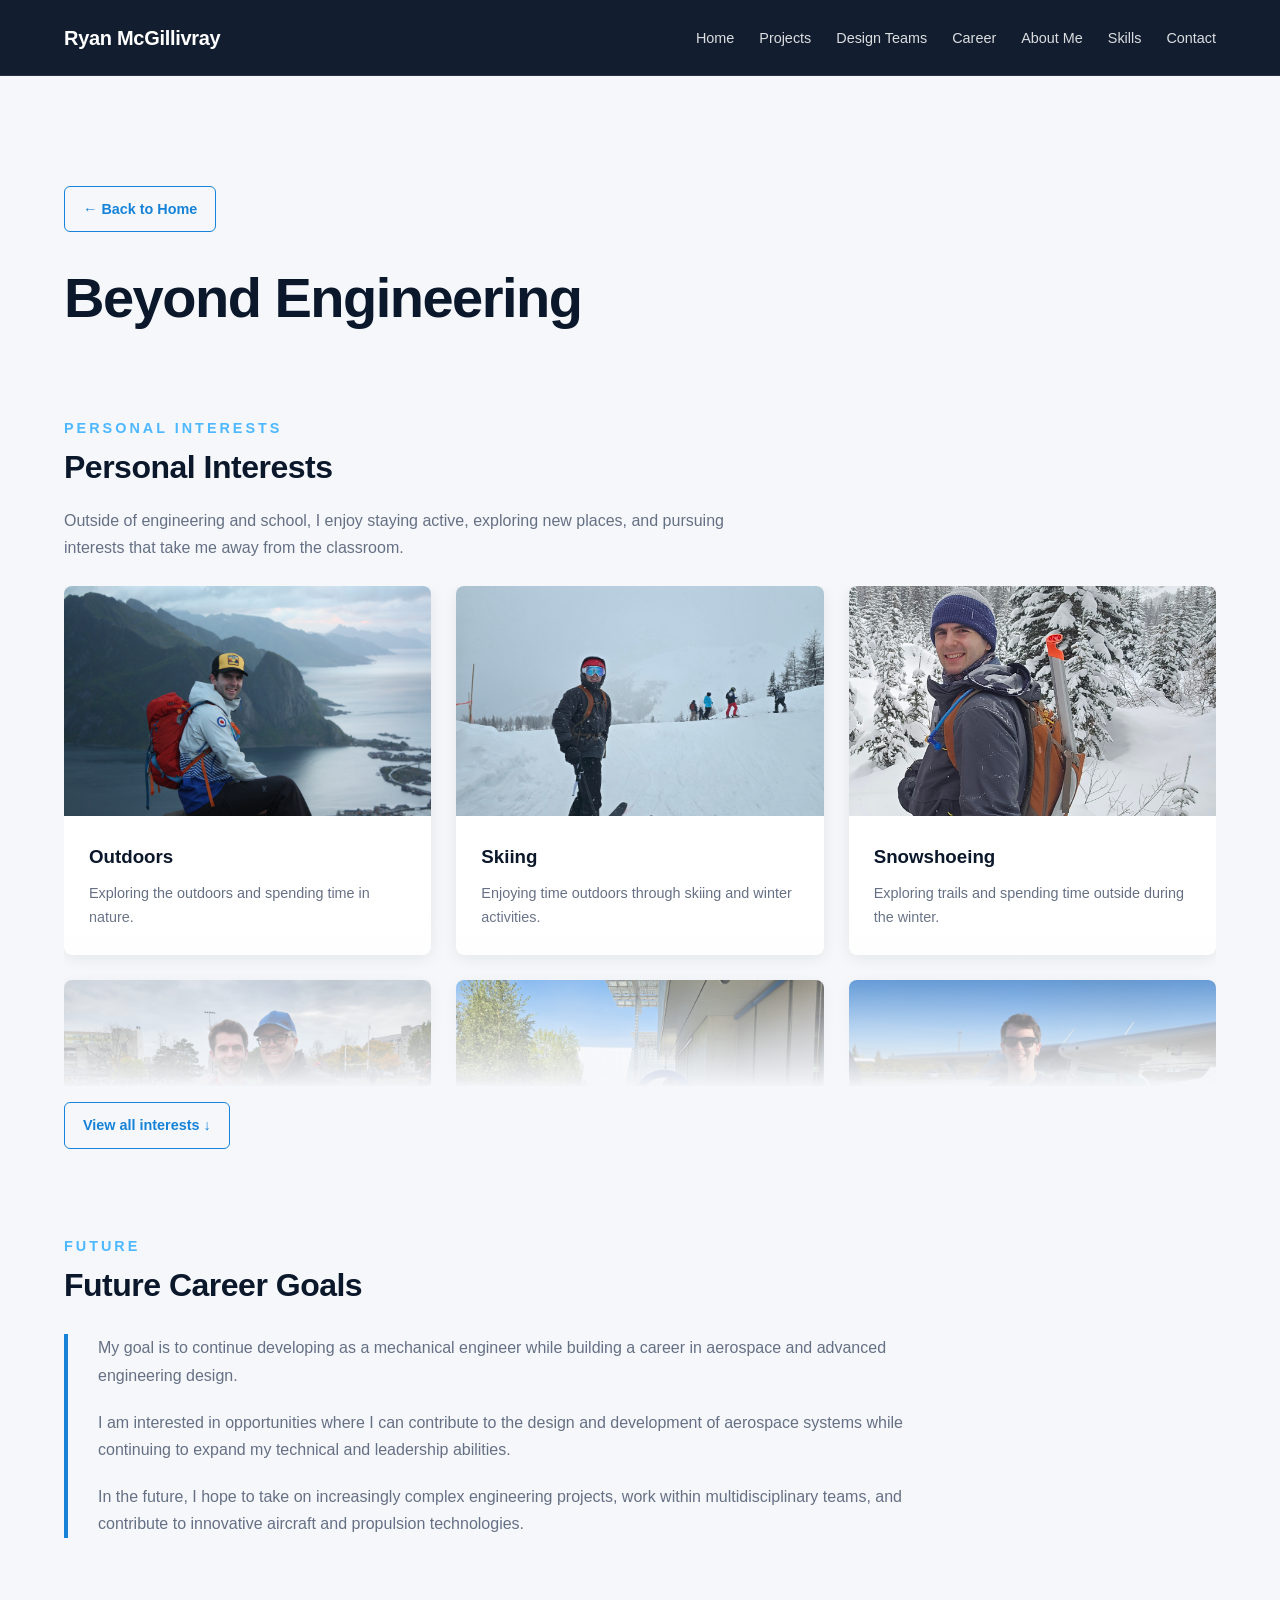
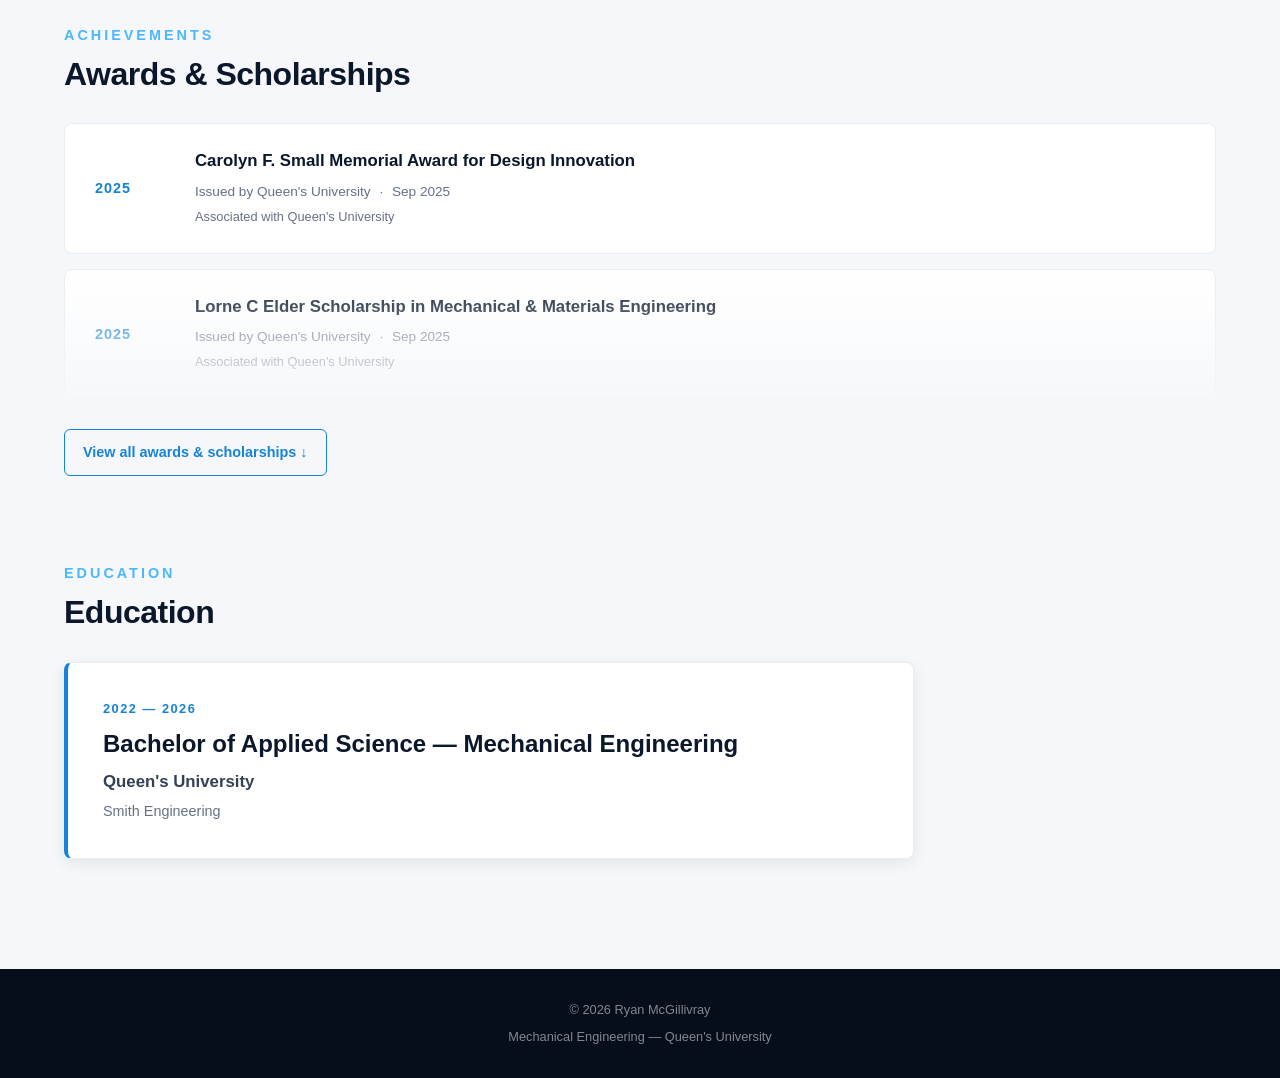
==== about.html @ 347c2015 "Add About and Skills pages" ====
<!DOCTYPE html>
<html lang="en">
<head>
    <meta charset="UTF-8">
    <meta name="viewport" content="width=device-width, initial-scale=1.0">
    <title>About Me | Ryan McGillivray</title>
    <link rel="stylesheet" href="style.css">
</head>
<body>
    <nav class="navbar">
        <div class="nav-container">
            <a href="index.html" class="logo">Ryan McGillivray</a>
            <ul class="nav-links">
                <li><a href="index.html">Home</a></li>
                <li><a href="projects.html">Projects</a></li>
                <li><a href="design-teams.html">Design Teams</a></li>
                <li><a href="career.html">Career</a></li>
                <li><a href="about.html" aria-current="page">About Me</a></li>
                <li><a href="skills.html">Skills</a></li>
                <li><a href="index.html#contact">Contact</a></li>
            </ul>
        </div>
    </nav>

    <main>
        <section class="about-section">
            <div class="section-container">
                <a href="index.html" class="back-home-button">← Back to Home</a>
                <div class="section-heading">
                    <h2>Beyond Engineering</h2>
                </div>

                <div class="about-subsection">
                    <div class="about-subsection-heading">
                        <p class="eyebrow">PERSONAL INTERESTS</p>
                        <h3>Personal Interests</h3>
                    </div>
                    <p class="about-subsection-introduction">Outside of engineering and school, I enjoy staying active, exploring new places, and pursuing interests that take me away from the classroom.</p>
                    <input class="expand-toggle" id="interests-toggle" type="checkbox">
                    <div class="expandable-content expandable-interests">
                        <div class="interest-grid">
                            <div class="interest-card"><img src="images/Mountain.JPG" alt="Mountain landscape"><div><h3>Outdoors</h3><p>Exploring the outdoors and spending time in nature.</p></div></div>
                            <div class="interest-card"><img src="images/Skiing.jpg" alt="Skiing"><div><h3>Skiing</h3><p>Enjoying time outdoors through skiing and winter activities.</p></div></div>
                            <div class="interest-card"><img src="images/Snowshoe.jpg" alt="Snowshoeing"><div><h3>Snowshoeing</h3><p>Exploring trails and spending time outside during the winter.</p></div></div>
                            <div class="interest-card"><img src="images/Rugby.jpg" alt="Rugby"><div><h3>Rugby</h3><p>Staying active and building teamwork through sport.</p></div></div>
                            <div class="interest-card"><img src="images/CERN.jpg" alt="CERN"><div><h3>Engineering &amp; Science</h3><p>An interest in engineering, science, technology, and exploring major research facilities.</p></div></div>
                            <div class="interest-card"><img src="images/Plane.jpg" alt="Aircraft and aviation"><div><h3>Aviation</h3><p>A personal interest in aviation that connects closely with my passion for aerospace engineering.</p></div></div>
                        </div>
                    </div>
                    <label class="expand-toggle-label" for="interests-toggle">
                        <span class="expand-label">View all interests <span aria-hidden="true">↓</span></span>
                        <span class="collapse-label">Show less <span aria-hidden="true">↑</span></span>
                    </label>
                </div>

                <div class="about-subsection">
                    <div class="about-subsection-heading">
                        <p class="eyebrow">FUTURE</p>
                        <h3>Future Career Goals</h3>
                    </div>
                    <div class="about-text-block">
                        <p>My goal is to continue developing as a mechanical engineer while building a career in aerospace and advanced engineering design.</p>
                        <p>I am interested in opportunities where I can contribute to the design and development of aerospace systems while continuing to expand my technical and leadership abilities.</p>
                        <p>In the future, I hope to take on increasingly complex engineering projects, work within multidisciplinary teams, and contribute to innovative aircraft and propulsion technologies.</p>
                    </div>
                </div>

                <div class="about-subsection">
                    <div class="about-subsection-heading">
                        <p class="eyebrow">ACHIEVEMENTS</p>
                        <h3>Awards &amp; Scholarships</h3>
                    </div>
                    <input class="expand-toggle" id="achievements-toggle" type="checkbox">
                    <div class="expandable-content expandable-achievements">
                        <div class="achievement-list">
                            <article class="achievement-card"><div class="achievement-year">2025</div><div class="achievement-content"><h4>Carolyn F. Small Memorial Award for Design Innovation</h4><p class="achievement-meta">Issued by Queen's University <span>·</span> Sep 2025</p><p class="achievement-association">Associated with Queen's University</p></div></article>
                            <article class="achievement-card"><div class="achievement-year">2025</div><div class="achievement-content"><h4>Lorne C Elder Scholarship in Mechanical &amp; Materials Engineering</h4><p class="achievement-meta">Issued by Queen's University <span>·</span> Sep 2025</p><p class="achievement-association">Associated with Queen's University</p></div></article>
                            <article class="achievement-card"><div class="achievement-year">2025</div><div class="achievement-content"><h4>Ontario Professional Engineers Foundation for Education Scholarships</h4><p class="achievement-meta">Issued by Queen's University <span>·</span> Sep 2025</p><p class="achievement-association">Associated with Queen's University</p></div></article>
                            <article class="achievement-card"><div class="achievement-year">2024</div><div class="achievement-content"><h4>Lorne C Elder Scholarship in Mechanical &amp; Materials Engineering</h4><p class="achievement-meta">Issued by Queen's University <span>·</span> Sep 2024</p><p class="achievement-association">Associated with Queen's University</p></div></article>
                            <article class="achievement-card"><div class="achievement-year">2024</div><div class="achievement-content"><h4>Orica Canada Ltd. Scholarship</h4><p class="achievement-meta">Issued by Queen's University <span>·</span> Sep 2024</p><p class="achievement-association">Associated with Queen's University</p></div></article>
                            <article class="achievement-card"><div class="achievement-year">2022</div><div class="achievement-content"><h4>Alexander Rutherford Scholarship</h4><p class="achievement-meta">Issued by Government of Alberta <span>·</span> Sep 2022</p></div></article>
                            <article class="achievement-card"><div class="achievement-year">2022</div><div class="achievement-content"><h4>Connor Rhys Simpson Memorial Award</h4><p class="achievement-meta">Issued by Calgary Foundation Scholarship <span>·</span> Sep 2022</p></div></article>
                            <article class="achievement-card"><div class="achievement-year">2022</div><div class="achievement-content"><h4>Queen's University Excellence Scholarship</h4><p class="achievement-meta">Issued by Queen's University <span>·</span> Sep 2022</p><p class="achievement-association">Associated with Queen's University</p></div></article>
                        </div>
                    </div>
                    <label class="expand-toggle-label" for="achievements-toggle">
                        <span class="expand-label">View all awards &amp; scholarships <span aria-hidden="true">↓</span></span>
                        <span class="collapse-label">Show less <span aria-hidden="true">↑</span></span>
                    </label>
                </div>

                <div class="about-subsection">
                    <div class="about-subsection-heading">
                        <p class="eyebrow">EDUCATION</p>
                        <h3>Education</h3>
                    </div>
                    <div class="education-card">
                        <div class="education-content">
                            <p class="education-date">2022 — 2026</p>
                            <h4>Bachelor of Applied Science — Mechanical Engineering</h4>
                            <p class="education-school">Queen's University</p>
                            <p>Smith Engineering</p>
                        </div>
                    </div>
                </div>
            </div>
        </section>
    </main>

    <footer><div class="section-container"><p>© 2026 Ryan McGillivray</p><p>Mechanical Engineering — Queen's University</p></div></footer>
    <div id="image-lightbox" class="image-lightbox" role="dialog" aria-modal="true" aria-label="Expanded image" aria-hidden="true"><button class="image-lightbox-close" type="button" aria-label="Close expanded image">×</button><img class="image-lightbox-image" src="" alt=""><p class="image-lightbox-caption"></p></div>
    <script src="script.js"></script>
</body>
</html>
---- style.css ----
/* =========================================================
   RYAN MCGILLIVRAY — ENGINEERING E-PORTFOLIO
   Main Stylesheet
========================================================= */


/* =========================================================
   1. GLOBAL SETTINGS
========================================================= */

:root {
    --navy: #0b172a;
    --navy-light: #13243d;
    --blue: #1683d8;
    --blue-light: #4db8ff;
    --cyan: #63d5ff;

    --white: #ffffff;
    --off-white: #f5f7fa;
    --light-gray: #e8edf2;
    --gray: #667085;
    --dark-gray: #344054;
    --black: #111827;

    --max-width: 1200px;

    --shadow-small:
        0 4px 15px rgba(11, 23, 42, 0.08);

    --shadow-medium:
        0 12px 35px rgba(11, 23, 42, 0.12);

    --shadow-large:
        0 20px 50px rgba(11, 23, 42, 0.18);

    --transition:
        all 0.3s ease;
}


/* Reset */

* {
    margin: 0;
    padding: 0;
    box-sizing: border-box;
}


/* Smooth scrolling */

html {
    scroll-behavior: smooth;
}


/* Body */

body {
    font-family:
        -apple-system,
        BlinkMacSystemFont,
        "Segoe UI",
        Roboto,
        Helvetica,
        Arial,
        sans-serif;

    line-height: 1.7;

    color: var(--black);

    background-color: var(--off-white);

    overflow-x: hidden;
}


/* Images */

img {
    display: block;
    width: 100%;
}


/* Links */

a {
    color: inherit;
    text-decoration: none;
}


/* Lists */

ul {
    padding-left: 20px;
}


/* =========================================================
   2. GENERAL CONTAINERS
========================================================= */

.section-container {
    width: 90%;
    max-width: var(--max-width);

    margin: 0 auto;
}


/* =========================================================
   3. NAVIGATION
========================================================= */

.navbar {
    position: sticky;
    top: 0;

    width: 100%;

    background-color: rgba(11, 23, 42, 0.97);

    backdrop-filter: blur(10px);

    color: var(--white);

    z-index: 1000;

    border-bottom:
        1px solid rgba(255, 255, 255, 0.08);
}


.nav-container {
    width: 90%;
    max-width: var(--max-width);

    margin: 0 auto;

    min-height: 75px;

    display: flex;

    justify-content: space-between;

    align-items: center;

    gap: 30px;
}


.logo {
    font-size: 1.25rem;

    font-weight: 700;

    letter-spacing: -0.3px;

    white-space: nowrap;
}


.logo:hover {
    color: var(--cyan);
}


.nav-links {
    display: flex;

    align-items: center;

    gap: 25px;

    list-style: none;

    padding: 0;
}


.nav-links a {
    position: relative;

    color: rgba(255, 255, 255, 0.85);

    font-size: 0.9rem;

    font-weight: 500;

    transition: var(--transition);
}


.nav-links a::after {
    content: "";

    position: absolute;

    left: 0;
    bottom: -7px;

    width: 0;

    height: 2px;

    background-color: var(--cyan);

    transition: var(--transition);
}


.nav-links a:hover {
    color: var(--white);
}


.nav-links a:hover::after {
    width: 100%;
}


/* =========================================================
   4. HERO
========================================================= */

.hero {
    min-height: calc(85vh - 75px);

    background:
        linear-gradient(
            120deg,
            rgba(11, 23, 42, 0.84),
            rgba(19, 36, 61, 0.81)
        ),
        url("images/Wallpaper.JPG") center / cover;

    color: var(--white);

    display: flex;

    align-items: center;

    position: relative;

    overflow: hidden;
}


/* Decorative background */

.hero::before {
    content: "";

    position: absolute;

    width: 600px;
    height: 600px;

    right: -250px;
    top: -250px;

    border-radius: 50%;

    background:
        radial-gradient(
            circle,
            rgba(22, 131, 216, 0.25),
            transparent 70%
        );
}


.hero::after {
    content: "";

    position: absolute;

    width: 400px;
    height: 400px;

    left: -250px;
    bottom: -250px;

    border-radius: 50%;

    background:
        radial-gradient(
            circle,
            rgba(99, 213, 255, 0.12),
            transparent 70%
        );
}


.hero-content {
    width: 90%;
    max-width: var(--max-width);

    margin: 0 auto;

    display: grid;

    grid-template-columns:
        1.3fr
        0.7fr;

    align-items: center;

    gap: 80px;

    padding: 100px 0;

    position: relative;

    z-index: 2;
}


.hero-text {
    max-width: 700px;
}


.eyebrow {
    color: var(--blue-light);

    font-size: 0.9rem;

    font-weight: 700;

    letter-spacing: 3px;

    text-transform: uppercase;

    margin-bottom: 15px;
}


.hero h1 {
    font-size: clamp(3rem, 7vw, 5.8rem);

    line-height: 1.05;

    letter-spacing: -3px;

    margin-bottom: 20px;
}


.hero h2 {
    color: rgba(255, 255, 255, 0.88);

    font-size: clamp(1.2rem, 2.5vw, 1.8rem);

    font-weight: 400;

    line-height: 1.4;

    margin-bottom: 25px;
}


.hero-introduction {
    max-width: 650px;

    color: rgba(255, 255, 255, 0.7);

    font-size: 1rem;

    margin-bottom: 35px;
}


/* Hero photo */

.hero-image {
    display: flex;

    justify-content: center;

    align-items: center;
}


.hero-image img {
    width: min(360px, 80vw);

    height: 440px;

    object-fit: cover;

    border-radius: 12px;

    border:
        1px solid rgba(255, 255, 255, 0.15);

    box-shadow:
        0 30px 70px rgba(0, 0, 0, 0.35);

    transform: rotate(2deg);

    transition: var(--transition);
}


.hero-image img:hover {
    transform: rotate(0deg) scale(1.02);
}


/* =========================================================
   5. BUTTONS
========================================================= */

.hero-buttons,
.contact-links {
    display: flex;

    flex-wrap: wrap;

    gap: 15px;
}


.button {
    display: inline-block;

    padding: 12px 24px;

    border-radius: 6px;

    font-size: 0.9rem;

    font-weight: 600;

    transition: var(--transition);

    border: 1px solid transparent;
}


.primary-button {
    background-color: var(--blue);

    color: var(--white);
}


.primary-button:hover {
    background-color: var(--blue-light);

    color: var(--navy);

    transform: translateY(-2px);

    box-shadow:
        0 8px 20px rgba(22, 131, 216, 0.3);
}


.secondary-button {
    border-color:
        rgba(255, 255, 255, 0.35);

    color: var(--white);

    background-color: transparent;
}


.secondary-button:hover {
    border-color: var(--cyan);

    color: var(--cyan);

    transform: translateY(-2px);
}


/* =========================================================
   6. INTRODUCTION
========================================================= */

.intro {
    background-color: var(--white);

    padding: 65px 0;
}


.intro .section-container {
    max-width: 850px;
}


.intro h2 {
    color: var(--navy);

    font-size: clamp(2rem, 4vw, 3rem);

    line-height: 1.25;

    letter-spacing: -1px;

    margin-bottom: 25px;
}


.intro p:not(.eyebrow) {
    color: var(--gray);

    font-size: 1.05rem;
}


/* =========================================================
   7. GENERAL SECTION HEADINGS
========================================================= */

.portfolio-section,
.featured-work,
.skills-section,
.strengths-section,
.interests-section,
.goals-section {
    padding: 110px 0;
}


.homepage-detail {
    display: none;
}


.home-preview-section {
    padding: 85px 0;

    background-color: var(--off-white);
}


.home-preview-section-alt {
    background-color: var(--white);
}


.home-preview-section .section-heading {
    margin-bottom: 28px;
}


.home-interest-preview,
.home-skills-preview-grid {
    display: grid;

    grid-template-columns: repeat(3, 1fr);

    gap: 18px;

    margin-bottom: 28px;
}


.home-interest-preview article {
    overflow: hidden;

    border-radius: 8px;

    background-color: var(--white);

    box-shadow: var(--shadow-small);
}


.home-interest-preview img {
    width: 100%;

    height: 155px;

    object-fit: cover;
}


.home-interest-preview h3 {
    padding: 14px 16px;

    color: var(--navy);

    font-size: 1rem;
}


.home-skills-preview-grid {
    grid-template-columns: repeat(2, 1fr);
}


.home-skills-preview-grid article {
    padding: 24px;

    border: 1px solid var(--light-gray);

    border-radius: 8px;

    background-color: var(--off-white);
}


.home-skills-preview-grid .eyebrow {
    margin-bottom: 8px;

    color: var(--blue);

    font-size: 0.75rem;
}


.home-skills-preview-grid h3 {
    margin-bottom: 8px;

    color: var(--navy);

    font-size: 1.2rem;
}


.home-skills-preview-grid p:last-child {
    color: var(--gray);

    font-size: 0.9rem;
}


.home-skill-preview {
    display: flex;

    flex-wrap: wrap;

    gap: 10px;

    margin: 0 0 28px;
}


.home-skill-preview span {
    padding: 8px 12px;

    border: 1px solid var(--light-gray);

    border-radius: 999px;

    background-color: var(--white);

    color: var(--dark-gray);

    font-size: 0.85rem;

    font-weight: 600;
}


.home-preview-section-alt .home-skill-preview span {
    background-color: var(--off-white);
}


.back-home-button {
    display: inline-flex;

    align-items: center;

    min-height: 44px;

    margin-bottom: 34px;

    padding: 10px 18px;

    border: 1px solid var(--blue);

    border-radius: 6px;

    color: var(--blue);

    font-size: 0.9rem;

    font-weight: 700;

    transition: var(--transition);
}


.back-home-button:hover {
    background-color: var(--blue);

    color: var(--white);
}


.dark-section .back-home-button {
    border-color: rgba(255, 255, 255, 0.35);

    color: var(--white);
}


.dark-section .back-home-button:hover {
    border-color: var(--cyan);

    background-color: var(--cyan);

    color: var(--navy);
}


.section-heading {
    max-width: 750px;

    margin-bottom: 55px;
}


.section-heading h2 {
    color: var(--navy);

    font-size: clamp(2.2rem, 5vw, 3.5rem);

    line-height: 1.15;

    letter-spacing: -1.5px;

    margin-bottom: 20px;
}


.section-heading > p:not(.eyebrow) {
    color: var(--gray);

    font-size: 1rem;
}


/* =========================================================
   8. FEATURED WORK
========================================================= */

.featured-work {
    background-color: var(--off-white);

    padding: 65px 0;
}


.feature-card {
    display: grid;

    grid-template-columns:
        1fr
        1fr;

    background-color: var(--white);

    margin-bottom: 35px;

    overflow: hidden;

    border-radius: 10px;

    box-shadow: var(--shadow-small);

    transition: var(--transition);
}


.feature-card:hover {
    transform: translateY(-7px);

    box-shadow: var(--shadow-large);
}


.feature-image {
    height: 370px;

    overflow: hidden;
}


.feature-image img {
    height: 100%;

    object-fit: cover;

    transition:
        transform 0.6s ease;
}


.feature-card:hover .feature-image img {
    transform: scale(1.06);
}


.feature-content {
    padding: 55px;

    display: flex;

    flex-direction: column;

    justify-content: center;
}


.card-number {
    color: var(--blue);

    font-size: 0.8rem;

    font-weight: 700;

    letter-spacing: 2px;

    margin-bottom: 10px;
}


.feature-content h3 {
    color: var(--navy);

    font-size: 2rem;

    margin-bottom: 15px;
}


.feature-content p:not(.card-number) {
    color: var(--gray);

    margin-bottom: 25px;
}


.card-link {
    color: var(--blue);

    font-weight: 700;

    transition: var(--transition);
}


.feature-card:hover .card-link {
    color: var(--navy);

    transform: translateX(5px);
}


/* =========================================================
   9. PROJECTS
========================================================= */

.portfolio-section {
    background-color: var(--white);
}


.project-grid {
    display: grid;

    grid-template-columns:
        repeat(4, 1fr);

    gap: 25px;
}


.project-card {
    background-color: var(--off-white);

    border-radius: 8px;

    overflow: hidden;

    transition: var(--transition);

    border:
        1px solid var(--light-gray);
}


.project-card:hover {
    transform: translateY(-8px);

    box-shadow: var(--shadow-medium);

    border-color: transparent;
}


.project-card > img {
    height: 280px;

    object-fit: cover;

    transition:
        transform 0.5s ease;
}


.project-card:hover > img {
    transform: scale(1.04);
}


.project-content {
    padding: 25px;
}


.project-category {
    color: var(--blue);

    font-size: 0.7rem;

    font-weight: 700;

    letter-spacing: 1.5px;

    text-transform: uppercase;

    margin-bottom: 8px;
}


.project-content h3 {
    color: var(--navy);

    font-size: 1.3rem;

    margin-bottom: 10px;
}


.project-content p:not(.project-category) {
    color: var(--gray);

    font-size: 0.9rem;
}


/* =========================================================
   10. DARK SECTIONS
========================================================= */

.dark-section {
    background-color: var(--navy);

    color: var(--white);
}


.dark-section .section-heading h2 {
    color: var(--white);
}


.dark-section .section-heading > p:not(.eyebrow) {
    color: rgba(255, 255, 255, 0.65);
}


/* =========================================================
   11. DESIGN TEAMS
========================================================= */

.team-grid {
    display: grid;

    grid-template-columns:
        repeat(2, 1fr);

    gap: 30px;
}


.large-card {
    background-color: var(--navy-light);

    border-radius: 10px;

    overflow: hidden;

    border:
        1px solid rgba(255, 255, 255, 0.08);

    transition: var(--transition);
}


.large-card:hover {
    transform: translateY(-7px);

    box-shadow:
        0 20px 45px rgba(0, 0, 0, 0.25);
}


.large-card > img {
    height: 330px;

    object-fit: cover;
}


.large-card-content {
    padding: 35px;
}


.large-card-content h3 {
    color: var(--white);

    font-size: 1.8rem;

    margin-bottom: 15px;
}


.large-card-content p:not(.project-category) {
    color: rgba(255, 255, 255, 0.7);

    margin-bottom: 20px;
}


.large-card-content ul {
    color: rgba(255, 255, 255, 0.75);

    padding-left: 20px;
}


.large-card-content li {
    margin-bottom: 8px;
}


/* Design team galleries */

.team-gallery {
    margin: 28px -35px -35px;

    border-top: 1px solid rgba(255, 255, 255, 0.16);

    padding-top: 18px;
}


.team-gallery-preview {
    max-height: 190px;

    padding: 0 35px;
}


.team-gallery .team-gallery-preview::after {
    height: 110px;

    background: linear-gradient(
        to bottom,
        rgba(19, 36, 61, 0),
        rgba(19, 36, 61, 0.2) 35%,
        rgba(19, 36, 61, 0.72) 72%,
        rgba(19, 36, 61, 0.98)
    );
}


.team-gallery-content {
    display: grid;

    grid-template-columns: minmax(0, 1fr) minmax(0, 1fr);

    align-items: start;

    gap: 28px;
}


.team-gallery-content ul {
    margin: 0;
}


.team-gallery .expand-toggle-label {
    margin: 16px 35px 30px;
}


.team-gallery-images {
    display: grid;

    grid-template-columns: repeat(2, 1fr);

    gap: 24px;

    margin-top: 0;
}


.team-gallery-images.single-image {
    grid-template-columns: 1fr;
}


.team-gallery-images img {
    width: 100%;

    height: auto;

    border-radius: 8px;

    opacity: 1;

    transition: var(--transition);
}


.team-gallery-images img:hover {
    opacity: 1;

    transform: scale(1.02);
}


/* =========================================================
   12. CAREER
========================================================= */

.career-list {
    display: flex;

    flex-direction: column;

    gap: 35px;
}


.career-item {
    display: grid;

    grid-template-columns:
        0.8fr
        1.2fr;

    background-color: var(--off-white);

    border-radius: 10px;

    overflow: hidden;

    border:
        1px solid var(--light-gray);

    transition: var(--transition);
}


.career-item:hover {
    box-shadow: var(--shadow-medium);

    transform: translateY(-4px);
}


.career-image {
    min-height: 350px;
}


.career-image img {
    height: 100%;

    object-fit: cover;
}


.career-content {
    padding: 45px;
}


.career-content h3 {
    color: var(--navy);

    font-size: 1.8rem;

    line-height: 1.25;

    margin-bottom: 8px;
}


.career-role {
    color: var(--blue);

    font-weight: 700;

    margin-bottom: 20px;
}


.career-content > p:not(.project-category):not(.career-role) {
    color: var(--gray);

    margin-bottom: 20px;
}


.career-content ul {
    color: var(--dark-gray);
}


.career-content li {
    margin-bottom: 8px;
}


/* Additional project media */

.project-more,
.career-more {
    margin-top: 20px;

    padding-top: 16px;

    border-top: 1px solid var(--light-gray);
}


.project-more summary,
.career-more summary {
    display: flex;

    align-items: center;

    justify-content: space-between;

    list-style: none;

    color: var(--blue);

    font-size: 0.9rem;

    font-weight: 700;

    cursor: pointer;
}


.project-more summary::-webkit-details-marker,
.career-more summary::-webkit-details-marker {
    display: none;
}


.project-more summary::after,
.career-more summary::after {
    content: "↓";

    font-size: 1.1rem;
}


.project-more[open] summary::after,
.career-more[open] summary::after {
    content: "↑";
}


.project-more-image,
.career-more-image {
    margin-top: 16px;
}


.project-more-image img,
.career-more-image img {
    width: 100%;

    object-fit: contain;

    background-color: var(--off-white);

    border-radius: 6px;
}


.project-more-image img {
    height: 180px;
}


.career-more-image img {
    height: 230px;
}


/* =========================================================
   13. PERSONAL INTERESTS
========================================================= */

.interests-section {
    background-color: var(--off-white);
}


.interest-grid {
    display: grid;

    grid-template-columns:
        repeat(3, 1fr);

    gap: 25px;
}


.interest-card {
    background-color: var(--white);

    border-radius: 8px;

    overflow: hidden;

    box-shadow: var(--shadow-small);

    transition: var(--transition);
}


.interest-card:hover {
    transform: translateY(-6px);

    box-shadow: var(--shadow-medium);
}


.interest-card > img {
    height: 230px;

    object-fit: cover;
}


.interest-card > div {
    padding: 25px;
}


.interest-card h3 {
    color: var(--navy);

    margin-bottom: 8px;
}


.interest-card p {
    color: var(--gray);

    font-size: 0.9rem;
}


/* =========================================================
   14. SKILLS
========================================================= */

.skills-section {
    background-color: var(--white);
}


.skills-grid {
    display: grid;

    grid-template-columns:
        repeat(2, 1fr);

    gap: 30px;
}


.skills-card {
    background-color: var(--off-white);

    padding: 40px;

    border-radius: 10px;

    border:
        1px solid var(--light-gray);
}


.skills-card h3 {
    color: var(--navy);

    font-size: 1.5rem;

    margin-bottom: 25px;
}


.skills-card ul {
    display: grid;

    grid-template-columns:
        repeat(2, 1fr);

    gap: 10px;

    list-style: none;

    padding: 0;
}


.skills-card li {
    position: relative;

    padding-left: 20px;

    color: var(--dark-gray);

    font-size: 0.9rem;
}


.skills-card li::before {
    content: "";

    position: absolute;

    left: 0;

    top: 10px;

    width: 6px;
    height: 6px;

    border-radius: 50%;

    background-color: var(--blue);
}


/* =========================================================
   15. STRENGTHS
========================================================= */

.strengths-section {
    background-color: var(--off-white);
}


.strength-grid {
    display: grid;

    grid-template-columns:
        repeat(2, 1fr);

    gap: 30px;
}


.strength-card {
    background-color: var(--white);

    padding: 40px;

    border-left:
        4px solid var(--blue);

    box-shadow: var(--shadow-small);
}


.strength-card h3 {
    color: var(--navy);

    font-size: 1.5rem;

    margin-bottom: 15px;
}


.strength-card p {
    color: var(--gray);
}


/* =========================================================
   16. TEAM CONTRIBUTION
========================================================= */

.team-contribution {
    padding: 110px 0;
}


.contribution-grid {
    display: grid;

    grid-template-columns:
        repeat(4, 1fr);

    gap: 30px;
}


.contribution-grid > div {
    padding: 30px;

    background-color: var(--navy-light);

    border:
        1px solid rgba(255, 255, 255, 0.08);

    border-radius: 8px;

    transition: var(--transition);
}


.contribution-grid > div:hover {
    transform: translateY(-5px);

    border-color:
        rgba(99, 213, 255, 0.4);
}


.contribution-grid span {
    color: var(--blue-light);

    font-size: 0.75rem;

    font-weight: 700;

    letter-spacing: 2px;
}


.contribution-grid h3 {
    color: var(--white);

    margin: 12px 0;
}


.contribution-grid p {
    color: rgba(255, 255, 255, 0.65);

    font-size: 0.9rem;
}


/* =========================================================
   17. ABOUT ME
========================================================= */

.legacy-interests,
.legacy-goals {
    display: none;
}


.about-section {
    background-color: var(--off-white);

    padding: 110px 0;
}


.about-subsection {
    margin-top: 85px;
}


.about-subsection-heading {
    margin-bottom: 30px;
}


.about-subsection-heading .eyebrow {
    margin-bottom: 8px;
}


.about-subsection-heading h3 {
    color: var(--navy);

    font-size: 2rem;

    line-height: 1.2;

    letter-spacing: -0.5px;
}


.about-text-block {
    max-width: 850px;

    padding-left: 30px;

    border-left: 4px solid var(--blue);
}


.about-text-block p {
    color: var(--gray);

    font-size: 1rem;

    margin-bottom: 20px;
}


.about-text-block p:last-child {
    margin-bottom: 0;
}


.about-subsection-introduction {
    max-width: 700px;

    color: var(--gray);

    margin: -10px 0 25px;
}


.expand-toggle {
    position: absolute;

    inline-size: 1px;

    block-size: 1px;

    opacity: 0;
}


.expandable-content {
    position: relative;

    overflow: hidden;

    transition: max-height 0.55s ease;
}


.expandable-content::after {
    content: "";

    position: absolute;

    right: 0;
    bottom: 0;
    left: 0;

    height: 180px;

    background: linear-gradient(
        to bottom,
        rgba(245, 247, 250, 0),
        rgba(245, 247, 250, 0.18) 35%,
        rgba(245, 247, 250, 0.65) 72%,
        rgba(245, 247, 250, 0.98)
    );

    pointer-events: none;

    transition: opacity 0.25s ease;
}


.expandable-interests {
    max-height: 500px;
}


.expandable-achievements {
    max-height: 290px;
}


.expand-toggle-label {
    display: inline-flex;

    align-items: center;

    min-height: 44px;

    margin-top: 16px;

    padding: 10px 18px;

    border: 1px solid var(--blue);

    border-radius: 6px;

    color: var(--blue);

    font-size: 0.9rem;

    font-weight: 700;

    cursor: pointer;

    transition: var(--transition);
}


.expand-toggle-label:hover {
    background-color: var(--blue);

    color: var(--white);
}


.collapse-label {
    display: none;
}


.expand-toggle:focus-visible ~ .expand-toggle-label {
    outline: 3px solid rgba(99, 213, 255, 0.6);

    outline-offset: 3px;
}


.expand-toggle:checked ~ .expandable-content {
    max-height: 2000px;
}


.expand-toggle:checked ~ .expandable-content::after {
    opacity: 0;
}


.expand-toggle:checked ~ .expand-toggle-label .expand-label {
    display: none;
}


.expand-toggle:checked ~ .expand-toggle-label .collapse-label {
    display: inline;
}


.achievement-list {
    display: flex;

    flex-direction: column;

    gap: 15px;
}


.achievement-card {
    display: grid;

    grid-template-columns: 100px 1fr;

    align-items: center;

    background-color: var(--white);

    border: 1px solid var(--light-gray);

    border-radius: 8px;

    padding: 25px 30px;

    transition: var(--transition);
}


.achievement-card:hover {
    transform: translateY(-3px);

    box-shadow: var(--shadow-small);

    border-color: rgba(22, 131, 216, 0.25);
}


.achievement-year {
    color: var(--blue);

    font-size: 0.9rem;

    font-weight: 700;

    letter-spacing: 1px;
}


.achievement-content h4 {
    color: var(--navy);

    font-size: 1.05rem;

    line-height: 1.4;

    margin-bottom: 7px;
}


.achievement-meta {
    color: var(--gray);

    font-size: 0.85rem;

    margin-bottom: 3px;
}


.achievement-meta span {
    color: var(--blue);

    padding: 0 5px;
}


.achievement-association {
    color: var(--gray);

    font-size: 0.8rem;
}


.education-card {
    max-width: 850px;

    background-color: var(--white);

    border: 1px solid var(--light-gray);

    border-left: 4px solid var(--blue);

    border-radius: 8px;

    padding: 35px;

    box-shadow: var(--shadow-small);
}


.education-date {
    color: var(--blue);

    font-size: 0.8rem;

    font-weight: 700;

    letter-spacing: 1.5px;

    margin-bottom: 8px;
}


.education-content h4 {
    color: var(--navy);

    font-size: 1.5rem;

    line-height: 1.35;

    margin-bottom: 8px;
}


.education-school {
    color: var(--dark-gray);

    font-size: 1.05rem;

    font-weight: 600;

    margin-bottom: 2px;
}


.education-content > p:last-child {
    color: var(--gray);

    font-size: 0.9rem;
}


/* =========================================================
   18. CAREER GOALS
========================================================= */

.goals-section {
    background-color: var(--white);
}


.goal-content {
    max-width: 850px;

    padding-left: 30px;

    border-left:
        4px solid var(--blue);
}


.goal-content p {
    color: var(--gray);

    font-size: 1.05rem;

    margin-bottom: 20px;
}


.goal-content p:last-child {
    margin-bottom: 0;
}


/* =========================================================
   18. CONTACT
========================================================= */

.contact-section {
    padding: 120px 0;

    text-align: center;
}


.contact-section .section-container {
    max-width: 800px;
}


.contact-section h2 {
    color: var(--white);

    font-size: clamp(2.5rem, 6vw, 4.5rem);

    line-height: 1.1;

    letter-spacing: -2px;

    margin-bottom: 20px;
}


.contact-section > .section-container > p:not(.eyebrow) {
    color: rgba(255, 255, 255, 0.65);

    max-width: 650px;

    margin: 0 auto 35px;
}


.contact-links {
    justify-content: center;
}


/* =========================================================
   19. FOOTER
========================================================= */

footer {
    background-color: #060e1b;

    color: rgba(255, 255, 255, 0.5);

    padding: 30px 0;

    text-align: center;

    font-size: 0.8rem;
}


footer p {
    margin-bottom: 5px;
}


footer p:last-child {
    margin-bottom: 0;
}


/* =========================================================
   IMAGE VIEWER
========================================================= */

.image-expandable {
    cursor: zoom-in;
}


.image-lightbox {
    position: fixed;

    inset: 0;

    z-index: 2000;

    display: flex;

    flex-direction: column;

    align-items: center;

    justify-content: center;

    gap: 14px;

    padding: 60px 32px 32px;

    background-color: rgba(11, 23, 42, 0.94);

    opacity: 0;

    visibility: hidden;

    pointer-events: none;

    transition: opacity 0.25s ease, visibility 0.25s ease;
}


.image-lightbox.is-open {
    opacity: 1;

    visibility: visible;

    pointer-events: auto;
}


.image-lightbox-image {
    width: auto;

    max-width: 100%;

    max-height: calc(100vh - 130px);

    object-fit: contain;

    border-radius: 8px;

    box-shadow: 0 20px 60px rgba(0, 0, 0, 0.45);
}


.image-lightbox-caption {
    color: rgba(255, 255, 255, 0.8);

    font-size: 0.9rem;

    text-align: center;
}


.image-lightbox-close {
    position: absolute;

    top: 18px;
    right: 22px;

    width: 44px;

    height: 44px;

    border: 1px solid rgba(255, 255, 255, 0.35);

    border-radius: 50%;

    background-color: rgba(255, 255, 255, 0.08);

    color: var(--white);

    font-size: 2rem;

    line-height: 1;

    cursor: pointer;

    transition: var(--transition);
}


.image-lightbox-close:hover,
.image-lightbox-close:focus-visible {
    border-color: var(--cyan);

    background-color: var(--cyan);

    color: var(--navy);
}


.lightbox-open {
    overflow: hidden;
}


/* =========================================================
   20. ANIMATIONS
========================================================= */

@keyframes fadeUp {

    from {
        opacity: 0;
        transform: translateY(20px);
    }

    to {
        opacity: 1;
        transform: translateY(0);
    }

}


.hero-text {
    animation:
        fadeUp 0.8s ease forwards;
}


.hero-image {
    animation:
        fadeUp 1s ease forwards;
}


/* =========================================================
   21. TABLET RESPONSIVENESS
========================================================= */

@media (max-width: 1000px) {

    .nav-container {
        flex-direction: column;

        padding: 18px 0;
    }


    .nav-links {
        flex-wrap: wrap;

        justify-content: center;

        gap: 15px 20px;
    }


    .hero-content {
        grid-template-columns: 1fr;

        text-align: center;

        gap: 50px;

        padding: 80px 0;
    }


    .hero-text {
        margin: 0 auto;
    }


    .hero-buttons {
        justify-content: center;
    }


    .hero-image img {
        width: 300px;

        height: 380px;
    }


    .project-grid {
        grid-template-columns:
            repeat(2, 1fr);
    }


    .team-grid {
        grid-template-columns: 1fr;
    }


    .interest-grid {
        grid-template-columns:
            repeat(2, 1fr);
    }


    .contribution-grid {
        grid-template-columns:
            repeat(2, 1fr);
    }

}


/* =========================================================
   22. MOBILE RESPONSIVENESS
========================================================= */

@media (max-width: 700px) {

    .section-container {
        width: 88%;
    }


    .navbar {
        position: relative;
    }


    .nav-container {
        padding: 20px 0;
    }


    .nav-links {
        gap: 10px 15px;
    }


    .nav-links a {
        font-size: 0.78rem;
    }


    .hero {
        min-height: auto;
    }


    .hero-content {
        padding: 70px 0;
    }


    .hero h1 {
        font-size: 3rem;

        letter-spacing: -1.5px;
    }


    .hero h2 {
        font-size: 1.15rem;
    }


    .hero-image img {
        width: 250px;

        height: 320px;
    }


    .intro,
    .portfolio-section,
    .featured-work,
    .skills-section,
    .strengths-section,
    .interests-section,
    .goals-section,
    .team-contribution {
        padding: 75px 0;
    }


    .home-preview-section {
        padding: 65px 0;
    }


    .home-interest-preview,
    .home-skills-preview-grid {
        grid-template-columns: 1fr;
    }


    .section-heading {
        margin-bottom: 40px;
    }


    .section-heading h2 {
        font-size: 2.2rem;
    }


    /* Featured cards */

    .feature-card {
        grid-template-columns: 1fr;
    }


    .feature-image {
        height: 250px;
    }


    .feature-content {
        padding: 30px;
    }


    /* Projects */

    .project-grid {
        grid-template-columns: 1fr;
    }


    .project-card > img {
        height: 250px;
    }


    /* Design teams */

    .large-card > img {
        height: 250px;
    }


    .large-card-content {
        padding: 28px;
    }


    .team-gallery {
        margin: 28px -28px -28px;
    }


    .team-gallery-preview {
        max-height: 260px;

        padding: 0 28px;
    }


    .team-gallery-content {
        grid-template-columns: 1fr;

        gap: 0;
    }


    .team-gallery-images {
        margin-top: 18px;
    }


    .team-gallery .expand-toggle-label {
        margin: 16px 28px 26px;
    }


    .team-gallery-images {
        grid-template-columns: 1fr;
    }


    /* Career */

    .career-item {
        grid-template-columns: 1fr;
    }


    .career-image {
        min-height: 250px;

        height: 250px;
    }


    .career-content {
        padding: 30px;
    }


    /* Interests */

    .interest-grid {
        grid-template-columns: 1fr;
    }


    /* Skills */

    .skills-grid {
        grid-template-columns: 1fr;
    }


    .skills-card {
        padding: 30px;
    }


    .skills-card ul {
        grid-template-columns: 1fr;
    }


    /* Strengths */

    .strength-grid {
        grid-template-columns: 1fr;
    }


    /* Team contribution */

    .contribution-grid {
        grid-template-columns: 1fr;
    }


    /* Goals */

    .goal-content {
        padding-left: 20px;
    }


    /* About me */

    .about-section {
        padding: 75px 0;
    }


    .about-subsection {
        margin-top: 60px;
    }


    .about-subsection-heading h3 {
        font-size: 1.7rem;
    }


    .about-text-block {
        padding-left: 20px;
    }


    .achievement-card {
        grid-template-columns: 1fr;

        gap: 8px;

        padding: 25px;
    }


    .achievement-year {
        margin-bottom: 3px;
    }


    .education-card {
        padding: 28px;
    }


    .education-content h4 {
        font-size: 1.25rem;
    }


    /* Contact */

    .contact-section {
        padding: 85px 0;
    }


    .contact-section h2 {
        font-size: 3rem;

        letter-spacing: -1px;
    }


    .image-lightbox {
        padding: 64px 18px 24px;
    }


    .image-lightbox-image {
        max-height: calc(100vh - 120px);
    }

}


/* =========================================================
   23. VERY SMALL SCREENS
========================================================= */

@media (max-width: 400px) {

    .hero h1 {
        font-size: 2.5rem;
    }


    .hero h2 {
        font-size: 1rem;
    }


    .hero-buttons,
    .contact-links {
        flex-direction: column;
    }


    .button {
        text-align: center;

        width: 100%;
    }


    .nav-links {
        gap: 8px 12px;
    }


    .nav-links a {
        font-size: 0.72rem;
    }

}
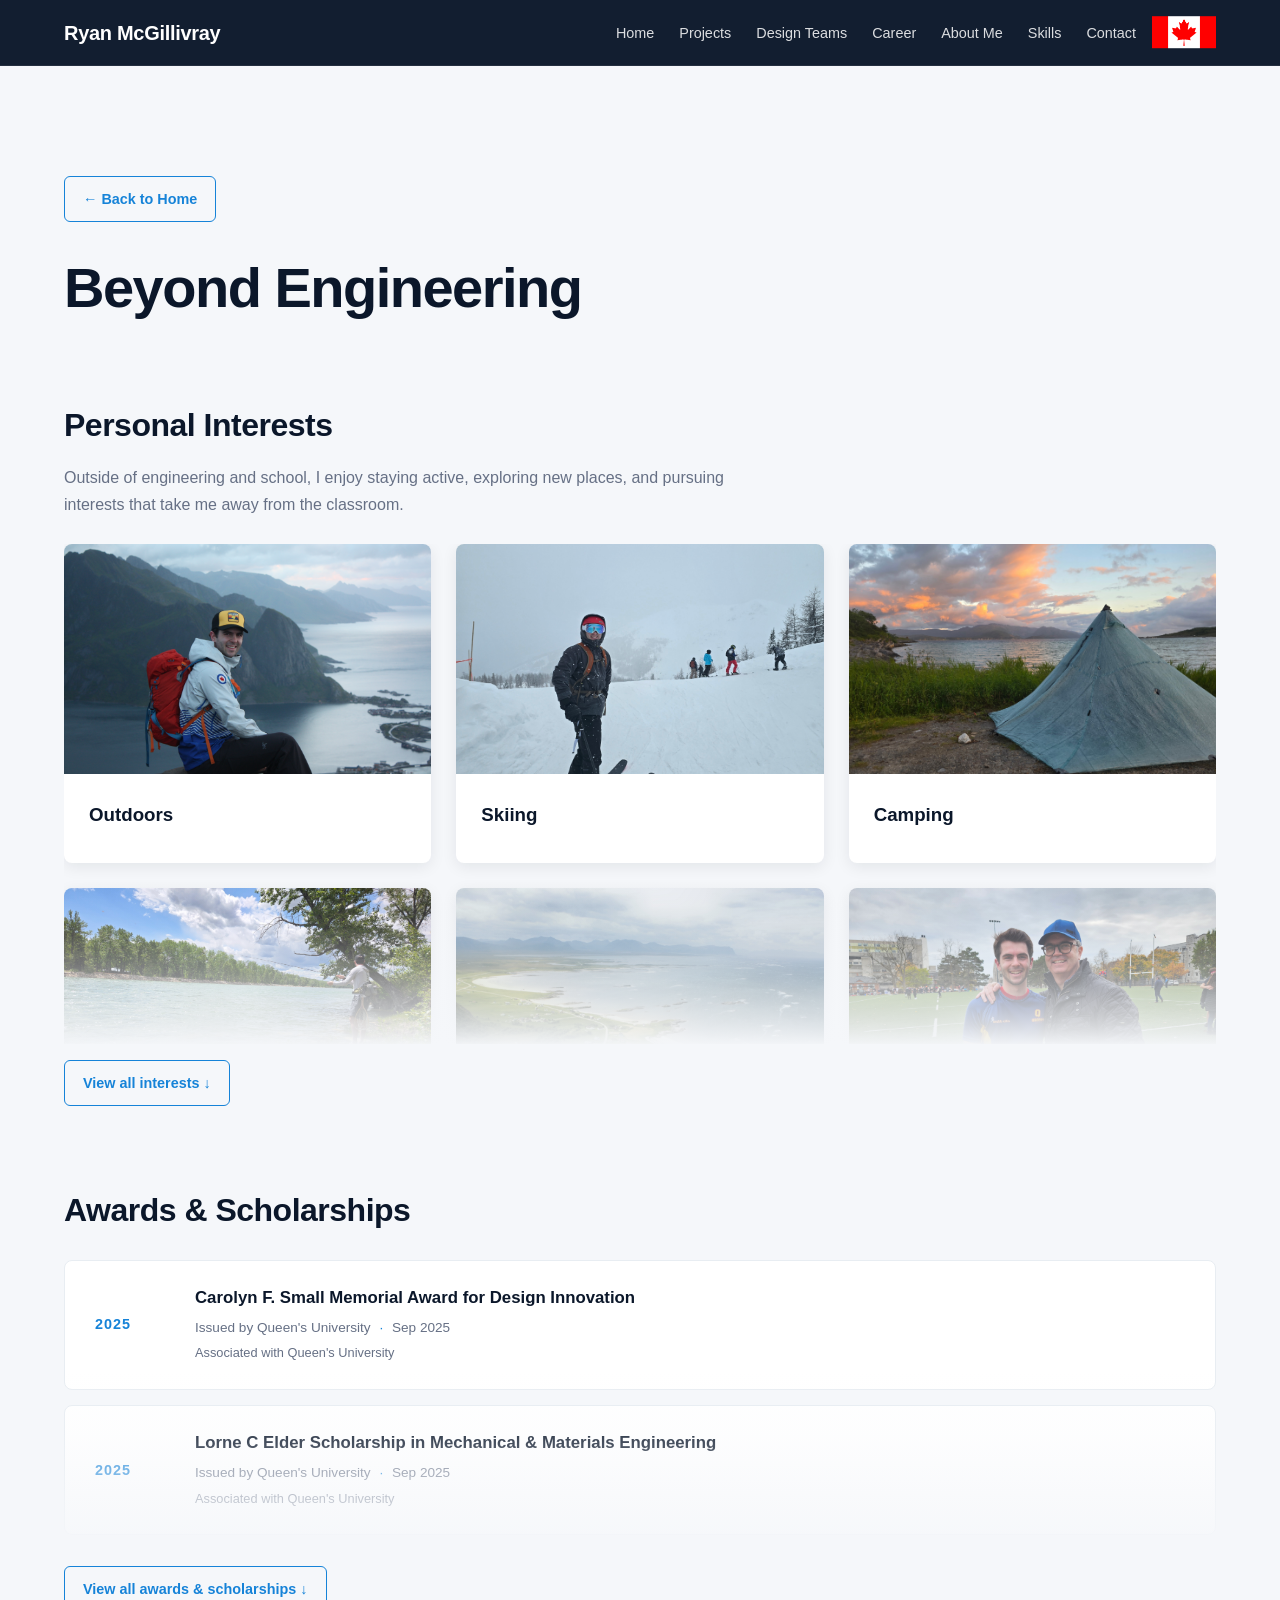
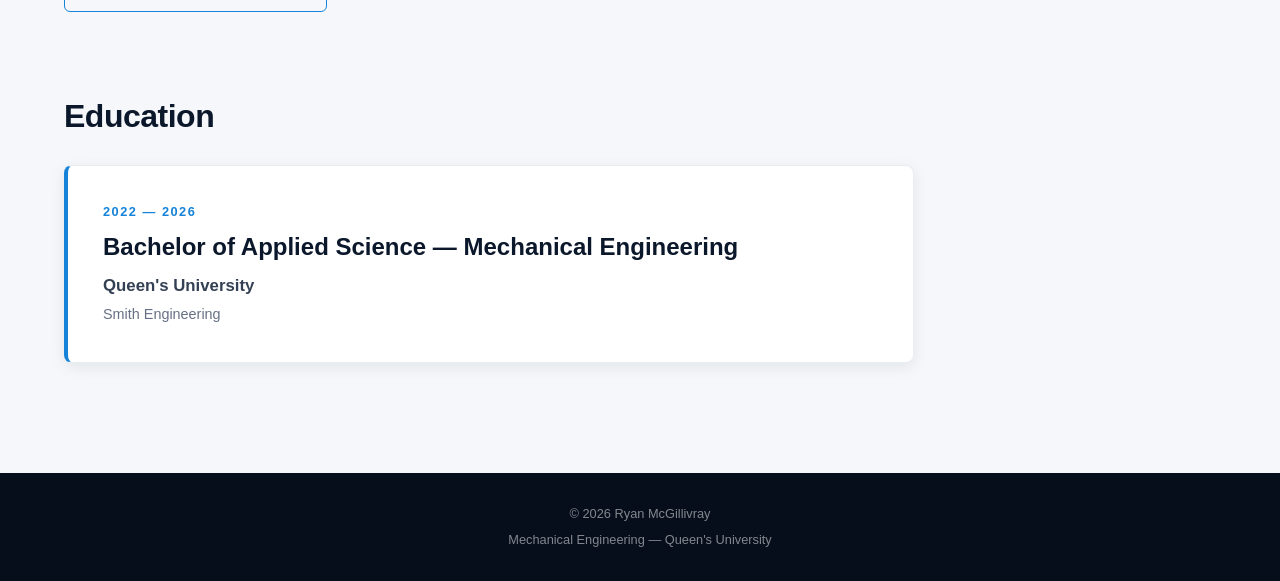
==== commit ed715011: "Refine portfolio pages and navigation" ====
--- a/about.html
+++ b/about.html
@@ -32,19 +32,20 @@
 
                 <div class="about-subsection">
                     <div class="about-subsection-heading">
-                        <p class="eyebrow">PERSONAL INTERESTS</p>
                         <h3>Personal Interests</h3>
                     </div>
                     <p class="about-subsection-introduction">Outside of engineering and school, I enjoy staying active, exploring new places, and pursuing interests that take me away from the classroom.</p>
                     <input class="expand-toggle" id="interests-toggle" type="checkbox">
                     <div class="expandable-content expandable-interests">
                         <div class="interest-grid">
-                            <div class="interest-card"><img src="images/Mountain.JPG" alt="Mountain landscape"><div><h3>Outdoors</h3><p>Exploring the outdoors and spending time in nature.</p></div></div>
-                            <div class="interest-card"><img src="images/Skiing.jpg" alt="Skiing"><div><h3>Skiing</h3><p>Enjoying time outdoors through skiing and winter activities.</p></div></div>
-                            <div class="interest-card"><img src="images/Snowshoe.jpg" alt="Snowshoeing"><div><h3>Snowshoeing</h3><p>Exploring trails and spending time outside during the winter.</p></div></div>
-                            <div class="interest-card"><img src="images/Rugby.jpg" alt="Rugby"><div><h3>Rugby</h3><p>Staying active and building teamwork through sport.</p></div></div>
-                            <div class="interest-card"><img src="images/CERN.jpg" alt="CERN"><div><h3>Engineering &amp; Science</h3><p>An interest in engineering, science, technology, and exploring major research facilities.</p></div></div>
-                            <div class="interest-card"><img src="images/Plane.jpg" alt="Aircraft and aviation"><div><h3>Aviation</h3><p>A personal interest in aviation that connects closely with my passion for aerospace engineering.</p></div></div>
+                            <div class="interest-card"><img src="images/Mountain.JPG" alt="Mountain landscape"><div><h3>Outdoors</h3></div></div>
+                            <div class="interest-card"><img src="images/Skiing.jpg" alt="Skiing"><div><h3>Skiing</h3></div></div>
+                            <div class="interest-card"><img src="images/Camping.jpg" alt="Camping"><div><h3>Camping</h3></div></div>
+                            <div class="interest-card"><img src="images/Fishing.jpg" alt="Fishing"><div><h3>Fishing</h3></div></div>
+                            <div class="interest-card"><img src="images/photography.JPG" alt="Photography"><div><h3>Photography</h3></div></div>
+                            <div class="interest-card"><img src="images/Rugby.jpg" alt="Rugby"><div><h3>Rugby</h3></div></div>
+                            <div class="interest-card"><img src="images/CERN.jpg" alt="CERN"><div><h3>Engineering &amp; Science</h3></div></div>
+                            <div class="interest-card"><img src="images/Plane.jpg" alt="Aircraft and aviation"><div><h3>Aviation</h3></div></div>
                         </div>
                     </div>
                     <label class="expand-toggle-label" for="interests-toggle">
@@ -55,19 +56,6 @@
 
                 <div class="about-subsection">
                     <div class="about-subsection-heading">
-                        <p class="eyebrow">FUTURE</p>
-                        <h3>Future Career Goals</h3>
-                    </div>
-                    <div class="about-text-block">
-                        <p>My goal is to continue developing as a mechanical engineer while building a career in aerospace and advanced engineering design.</p>
-                        <p>I am interested in opportunities where I can contribute to the design and development of aerospace systems while continuing to expand my technical and leadership abilities.</p>
-                        <p>In the future, I hope to take on increasingly complex engineering projects, work within multidisciplinary teams, and contribute to innovative aircraft and propulsion technologies.</p>
-                    </div>
-                </div>
-
-                <div class="about-subsection">
-                    <div class="about-subsection-heading">
-                        <p class="eyebrow">ACHIEVEMENTS</p>
                         <h3>Awards &amp; Scholarships</h3>
                     </div>
                     <input class="expand-toggle" id="achievements-toggle" type="checkbox">
@@ -91,7 +79,6 @@
 
                 <div class="about-subsection">
                     <div class="about-subsection-heading">
-                        <p class="eyebrow">EDUCATION</p>
                         <h3>Education</h3>
                     </div>
                     <div class="education-card">
--- a/style.css
+++ b/style.css
@@ -140,7 +140,9 @@
 
     margin: 0 auto;
 
-    min-height: 75px;
+    position: relative;
+
+    min-height: 65px;
 
     display: flex;
 
@@ -149,6 +151,24 @@
     align-items: center;
 
     gap: 30px;
+
+    padding-right: 80px;
+}
+
+
+.nav-container::after {
+    content: "";
+
+    position: absolute;
+    top: 50%;
+    right: 0;
+
+    width: 4rem;
+    height: 2.85rem;
+
+    background: url("images/flag.png") center / contain no-repeat;
+
+    transform: translateY(-50%);
 }
 
 
@@ -227,7 +247,7 @@
 ========================================================= */
 
 .hero {
-    min-height: calc(85vh - 75px);
+    min-height: calc(85vh - 65px);
 
     background:
         linear-gradient(
@@ -492,7 +512,7 @@
 
 
 .intro .section-container {
-    max-width: 850px;
+    max-width: 1100px;
 }
 
 
@@ -564,6 +584,36 @@
 }
 
 
+.home-interest-preview {
+    position: relative;
+
+    max-height: 235px;
+
+    overflow: hidden;
+}
+
+
+.home-interest-preview::after {
+    content: "";
+
+    position: absolute;
+    right: 0;
+    bottom: 0;
+    left: 0;
+
+    height: 90px;
+
+    background: linear-gradient(
+        to bottom,
+        rgba(245, 247, 250, 0),
+        rgba(245, 247, 250, 0.3) 45%,
+        rgba(245, 247, 250, 0.98)
+    );
+
+    pointer-events: none;
+}
+
+
 .home-interest-preview article {
     overflow: hidden;
 
@@ -590,6 +640,68 @@
     color: var(--navy);
 
     font-size: 1rem;
+}
+
+
+.home-preview-subheading {
+    margin-bottom: 16px;
+
+    color: var(--navy);
+
+    font-size: 1.35rem;
+}
+
+
+.home-awards-preview {
+    display: grid;
+
+    grid-template-columns: repeat(3, 1fr);
+
+    gap: 18px;
+
+    margin-bottom: 28px;
+}
+
+
+.home-awards-preview article {
+    min-height: 155px;
+
+    padding: 20px;
+
+    border-radius: 8px;
+
+    background-color: var(--white);
+
+    box-shadow: var(--shadow-small);
+}
+
+
+.home-awards-preview span {
+    display: block;
+
+    margin-bottom: 10px;
+
+    color: var(--blue);
+
+    font-size: 0.8rem;
+
+    font-weight: 700;
+}
+
+
+.home-awards-preview h3 {
+    margin-bottom: 8px;
+
+    color: var(--navy);
+
+    font-size: 1rem;
+}
+
+
+.home-awards-preview p {
+    color: var(--gray);
+
+    font-size: 0.85rem;
 }
 
 
@@ -871,14 +983,17 @@
 .project-grid {
     display: grid;
 
-    grid-template-columns:
-        repeat(4, 1fr);
-
-    gap: 25px;
+    grid-template-columns: repeat(2, minmax(0, 1fr));
+
+    gap: 32px;
 }
 
 
 .project-card {
+    display: flex;
+
+    flex-direction: column;
+
     background-color: var(--off-white);
 
     border-radius: 8px;
@@ -902,7 +1017,7 @@
 
 
 .project-card > img {
-    height: 280px;
+    height: 320px;
 
     object-fit: cover;
 
@@ -917,7 +1032,9 @@
 
 
 .project-content {
-    padding: 25px;
+    flex: 1;
+
+    padding: 30px;
 }
 
 
@@ -949,6 +1066,22 @@
     color: var(--gray);
 
     font-size: 0.9rem;
+}
+
+
+.project-content ul {
+    margin: 16px 0 0;
+
+    padding-left: 20px;
+
+    color: var(--gray);
+
+    font-size: 0.9rem;
+}
+
+
+.project-content li + li {
+    margin-top: 8px;
 }
 
 
@@ -1302,7 +1435,7 @@
 
 
 .project-more-image img {
-    height: 180px;
+    height: 240px;
 }
 
 
@@ -2167,6 +2300,15 @@
         flex-direction: column;
 
         padding: 18px 0;
+
+        gap: 18px;
+    }
+
+
+    .nav-container::after {
+        top: 22px;
+
+        transform: none;
     }
 
 
@@ -2250,6 +2392,8 @@
 
     .nav-container {
         padding: 20px 0;
+
+        gap: 20px;
     }
 
 
@@ -2310,7 +2454,8 @@
 
 
     .home-interest-preview,
-    .home-skills-preview-grid {
+    .home-skills-preview-grid,
+    .home-awards-preview {
         grid-template-columns: 1fr;
     }
 
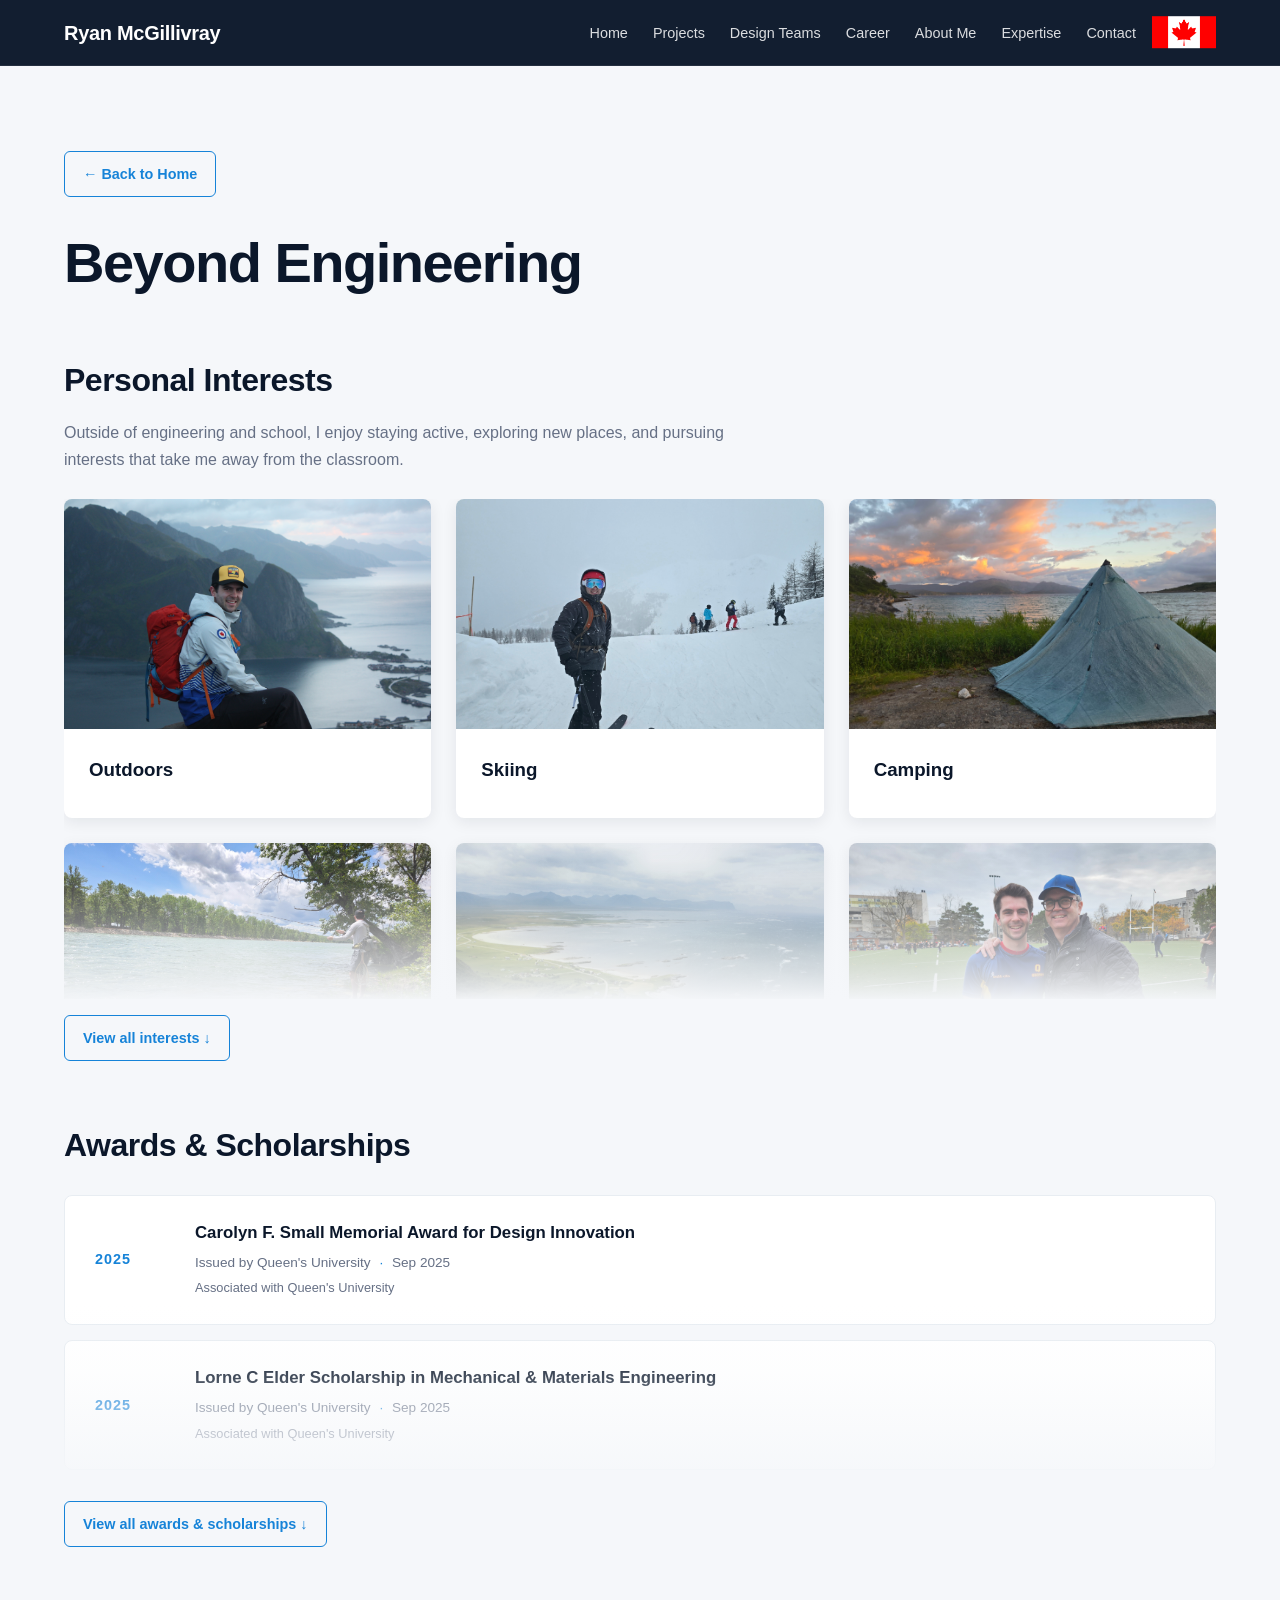
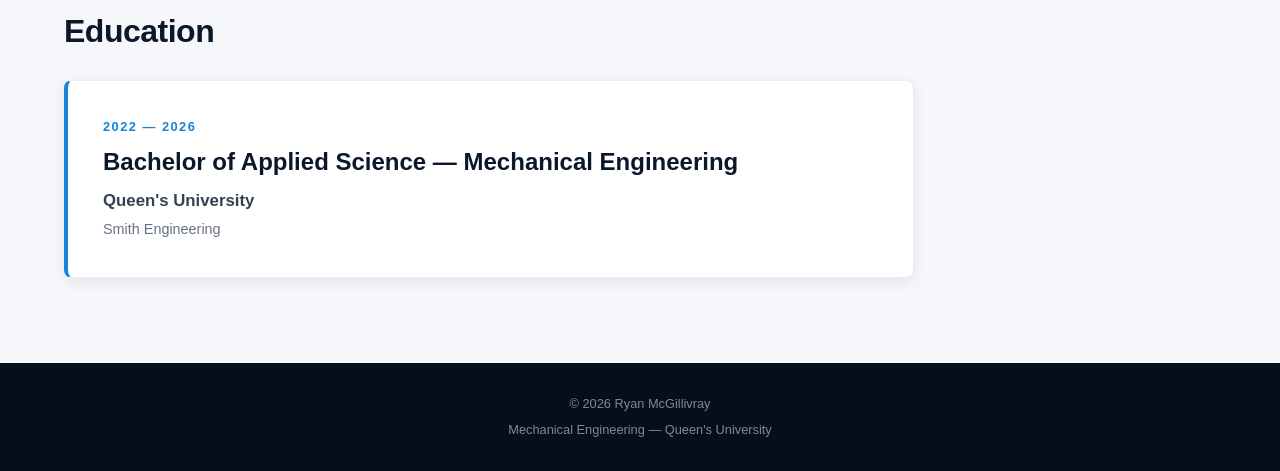
==== commit 442dbee3: "Update expertise labels and page spacing" ====
--- a/about.html
+++ b/about.html
@@ -16,7 +16,7 @@
                 <li><a href="design-teams.html">Design Teams</a></li>
                 <li><a href="career.html">Career</a></li>
                 <li><a href="about.html" aria-current="page">About Me</a></li>
-                <li><a href="skills.html">Skills</a></li>
+                <li><a href="skills.html">Expertise</a></li>
                 <li><a href="index.html#contact">Contact</a></li>
             </ul>
         </div>
--- a/style.css
+++ b/style.css
@@ -507,7 +507,7 @@
 .intro {
     background-color: var(--white);
 
-    padding: 65px 0;
+    padding: 50px 0;
 }
 
 
@@ -546,7 +546,7 @@
 .strengths-section,
 .interests-section,
 .goals-section {
-    padding: 110px 0;
+    padding: 85px 0;
 }
 
 
@@ -556,7 +556,7 @@
 
 
 .home-preview-section {
-    padding: 85px 0;
+    padding: 70px 0;
 
     background-color: var(--off-white);
 }
@@ -830,7 +830,7 @@
 .section-heading {
     max-width: 750px;
 
-    margin-bottom: 55px;
+    margin-bottom: 40px;
 }
 
 
@@ -1642,7 +1642,7 @@
 ========================================================= */
 
 .team-contribution {
-    padding: 110px 0;
+    padding: 85px 0;
 }
 
 
@@ -1716,12 +1716,12 @@
 .about-section {
     background-color: var(--off-white);
 
-    padding: 110px 0;
+    padding: 85px 0;
 }
 
 
 .about-subsection {
-    margin-top: 85px;
+    margin-top: 65px;
 }
 
 
@@ -2078,7 +2078,7 @@
 ========================================================= */
 
 .contact-section {
-    padding: 120px 0;
+    padding: 90px 0;
 
     text-align: center;
 }
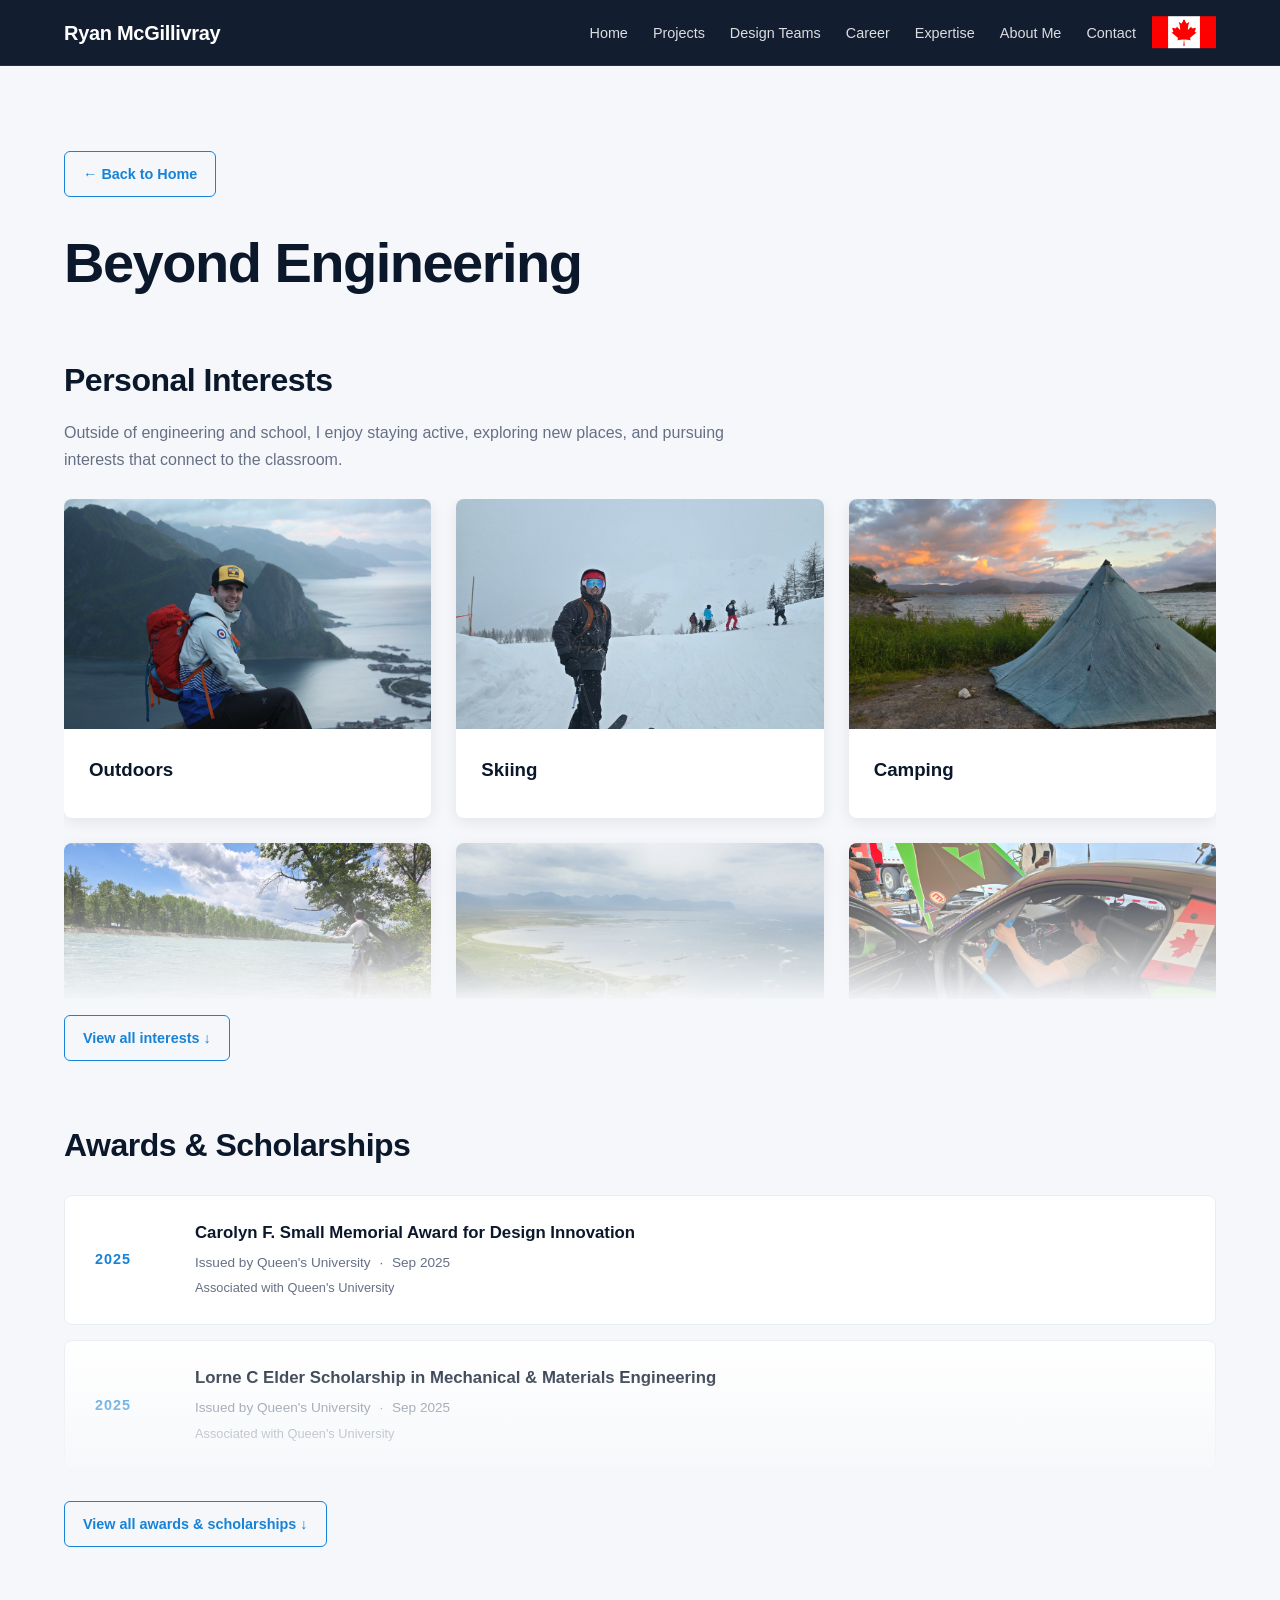
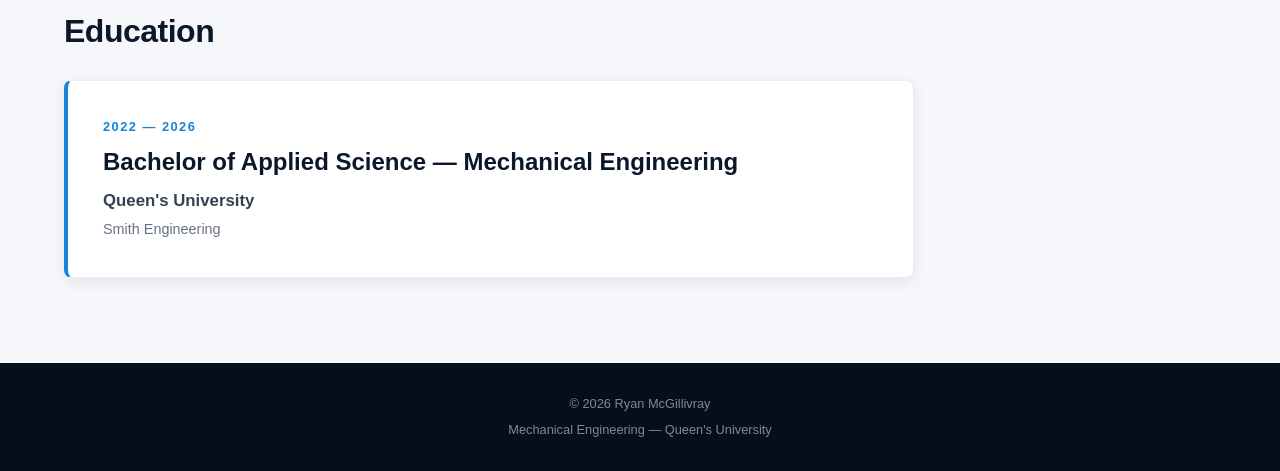
==== commit bd788e31: "Refine portfolio projects and career content" ====
--- a/about.html
+++ b/about.html
@@ -15,8 +15,8 @@
                 <li><a href="projects.html">Projects</a></li>
                 <li><a href="design-teams.html">Design Teams</a></li>
                 <li><a href="career.html">Career</a></li>
+                <li><a href="skills.html">Expertise</a></li>
                 <li><a href="about.html" aria-current="page">About Me</a></li>
-                <li><a href="skills.html">Expertise</a></li>
                 <li><a href="index.html#contact">Contact</a></li>
             </ul>
         </div>
@@ -34,7 +34,7 @@
                     <div class="about-subsection-heading">
                         <h3>Personal Interests</h3>
                     </div>
-                    <p class="about-subsection-introduction">Outside of engineering and school, I enjoy staying active, exploring new places, and pursuing interests that take me away from the classroom.</p>
+                    <p class="about-subsection-introduction">Outside of engineering and school, I enjoy staying active, exploring new places, and pursuing interests that connect to the classroom.</p>
                     <input class="expand-toggle" id="interests-toggle" type="checkbox">
                     <div class="expandable-content expandable-interests">
                         <div class="interest-grid">
@@ -43,9 +43,10 @@
                             <div class="interest-card"><img src="images/Camping.jpg" alt="Camping"><div><h3>Camping</h3></div></div>
                             <div class="interest-card"><img src="images/Fishing.jpg" alt="Fishing"><div><h3>Fishing</h3></div></div>
                             <div class="interest-card"><img src="images/photography.JPG" alt="Photography"><div><h3>Photography</h3></div></div>
+                            <div class="interest-card"><img src="images/Porsche GT3 Cup.jpg" alt="Porsche GT3 Cup race car"><div><h3>Motorsport</h3></div></div>
                             <div class="interest-card"><img src="images/Rugby.jpg" alt="Rugby"><div><h3>Rugby</h3></div></div>
                             <div class="interest-card"><img src="images/CERN.jpg" alt="CERN"><div><h3>Engineering &amp; Science</h3></div></div>
-                            <div class="interest-card"><img src="images/Plane.jpg" alt="Aircraft and aviation"><div><h3>Aviation</h3></div></div>
+                            <div class="interest-card"><img src="images/plane2.jpg" alt="Aircraft and aviation"><div><h3>Aviation</h3></div></div>
                         </div>
                     </div>
                     <label class="expand-toggle-label" for="interests-toggle">
--- a/style.css
+++ b/style.css
@@ -834,6 +834,15 @@
 }
 
 
+.career-heading {
+    max-width: 1150px;
+}
+
+.career-heading h2 {
+    font-size: clamp(2.1rem, 4.5vw, 3.25rem);
+}
+
+
 .section-heading h2 {
     color: var(--navy);
 
@@ -1069,6 +1078,16 @@
 }
 
 
+.project-card .project-category {
+    font-size: 0.82rem;
+}
+
+
+.project-card .project-content h3 {
+    font-size: 1.6rem;
+}
+
+
 .project-content ul {
     margin: 16px 0 0;
 
@@ -1082,6 +1101,77 @@
 
 .project-content li + li {
     margin-top: 8px;
+}
+
+
+.project-comparison {
+    margin-top: 20px;
+
+    padding-top: 16px;
+
+    border-top: 1px solid var(--light-gray);
+}
+
+
+.project-comparison h4 {
+    margin-bottom: 12px;
+
+    color: var(--navy);
+
+    font-size: 1rem;
+}
+
+
+.project-comparison-grid {
+    display: grid;
+
+    grid-template-columns: repeat(5, minmax(0, 1fr));
+
+    gap: 8px;
+
+    margin-top: 28px;
+}
+
+
+.project-comparison-grid img {
+    width: 100%;
+    height: 90px;
+
+    padding: 4px;
+
+    border: 1px solid var(--light-gray);
+
+    border-radius: 4px;
+
+    background-color: var(--white);
+
+    object-fit: contain;
+}
+
+.comparison-final-design {
+    position: relative;
+}
+
+.comparison-final-design img {
+    border: 2px solid var(--blue);
+}
+
+.final-design-label {
+    position: absolute;
+
+    right: 0;
+
+    top: -24px;
+
+    left: 0;
+
+    color: var(--blue);
+
+    font-size: 0.8rem;
+
+    font-weight: 700;
+
+    text-align: center;
 }
 
 
@@ -1170,6 +1260,26 @@
 }
 
 
+.large-card-content p.team-role {
+    margin-bottom: 16px;
+
+    color: var(--cyan);
+
+    font-size: 0.85rem;
+
+    font-weight: 700;
+
+    letter-spacing: 1px;
+
+    text-transform: uppercase;
+}
+
+
+.career-eyebrow {
+    font-size: 2.5rem;
+}
+
+
 .large-card-content ul {
     color: rgba(255, 255, 255, 0.75);
 
@@ -1194,14 +1304,14 @@
 
 
 .team-gallery-preview {
-    max-height: 190px;
+    max-height: 340px;
 
     padding: 0 35px;
 }
 
 
 .team-gallery .team-gallery-preview::after {
-    height: 110px;
+    height: 160px;
 
     background: linear-gradient(
         to bottom,
@@ -1237,7 +1347,7 @@
 .team-gallery-images {
     display: grid;
 
-    grid-template-columns: repeat(2, 1fr);
+    grid-template-columns: 1fr;
 
     gap: 24px;
 
@@ -1322,6 +1432,24 @@
 }
 
 
+.career-image-stack {
+    display: grid;
+
+    grid-template-rows: repeat(2, minmax(0, 1fr));
+
+    gap: 8px;
+
+    padding: 8px;
+
+    background-color: var(--white);
+}
+
+
+.career-image-stack img {
+    min-height: 0;
+}
+
+
 .career-content {
     padding: 45px;
 }
@@ -1342,6 +1470,16 @@
     color: var(--blue);
 
     font-weight: 700;
+
+    margin-bottom: 20px;
+}
+
+.career-date {
+    color: var(--gray);
+
+    font-size: 0.95rem;
+
+    font-weight: 600;
 
     margin-bottom: 20px;
 }
@@ -1422,6 +1560,49 @@
 }
 
 
+.project-supporting-image {
+    margin-top: 20px;
+
+    padding-top: 16px;
+
+    border-top: 1px solid var(--light-gray);
+}
+
+
+.project-supporting-image img {
+    width: 100%;
+    height: 240px;
+
+    border-radius: 6px;
+
+    object-fit: contain;
+}
+
+.project-supporting-gallery {
+    display: grid;
+
+    grid-template-columns: repeat(3, minmax(0, 1fr));
+
+    gap: 12px;
+
+    margin-top: 20px;
+
+    padding-top: 16px;
+
+    border-top: 1px solid var(--light-gray);
+}
+
+.project-supporting-gallery img {
+    width: 100%;
+
+    height: 160px;
+
+    border-radius: 6px;
+
+    object-fit: contain;
+}
+
+
 .project-more-image img,
 .career-more-image img {
     width: 100%;
@@ -1589,6 +1770,41 @@
     border-radius: 50%;
 
     background-color: var(--blue);
+}
+
+
+.skills-card .skill-group {
+    grid-column: 1 / -1;
+
+    font-weight: 700;
+}
+
+
+.skills-card .skill-group > ul {
+    display: flex;
+
+    flex-wrap: wrap;
+
+    gap: 8px 18px;
+
+    margin: 10px 0 0;
+
+    padding: 0;
+}
+
+
+.skills-card .skill-group > ul li {
+    padding-left: 15px;
+
+    font-weight: 400;
+}
+
+
+.skills-card .skill-group > ul li::before {
+    top: 9px;
+
+    width: 5px;
+    height: 5px;
 }
 
 
@@ -2517,7 +2733,7 @@
 
 
     .team-gallery-preview {
-        max-height: 260px;
+        max-height: 360px;
 
         padding: 0 28px;
     }
@@ -2556,6 +2772,11 @@
         min-height: 250px;
 
         height: 250px;
+    }
+
+
+    .career-image-stack {
+        height: 400px;
     }
 
 
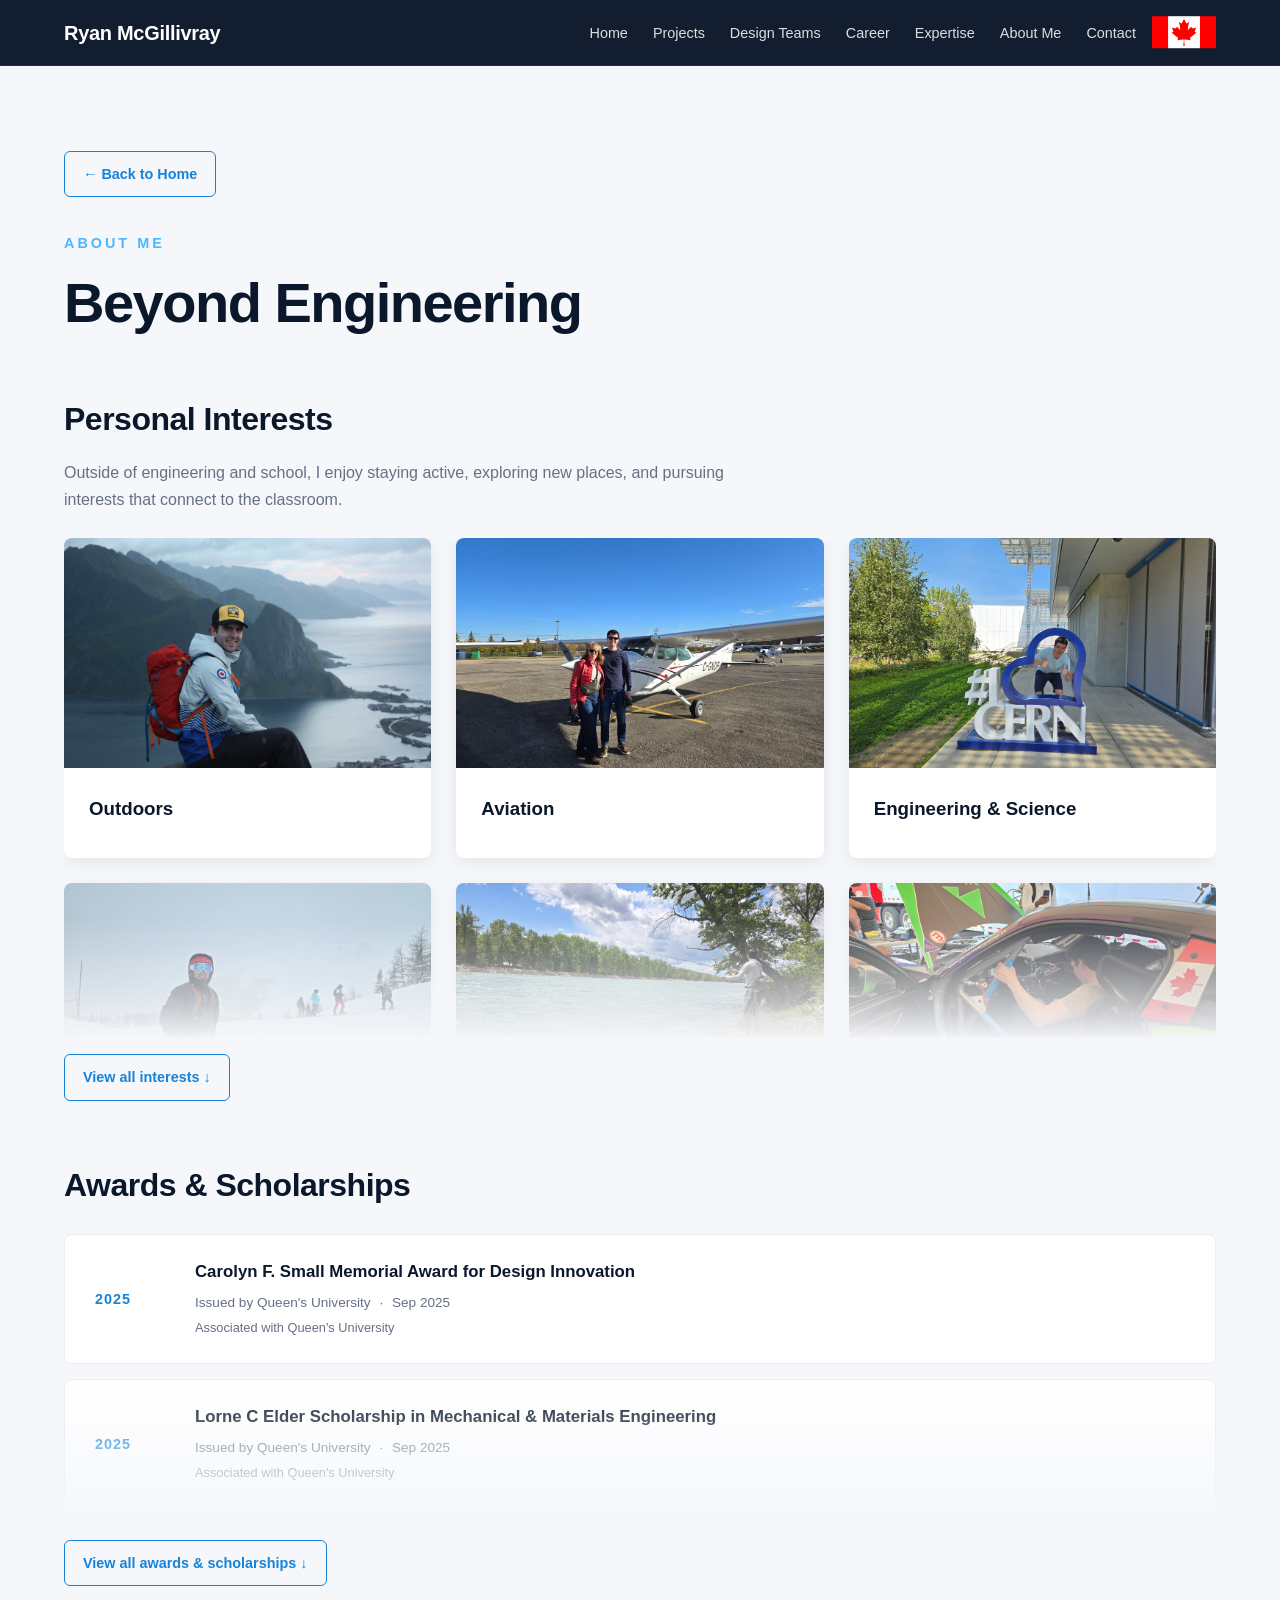
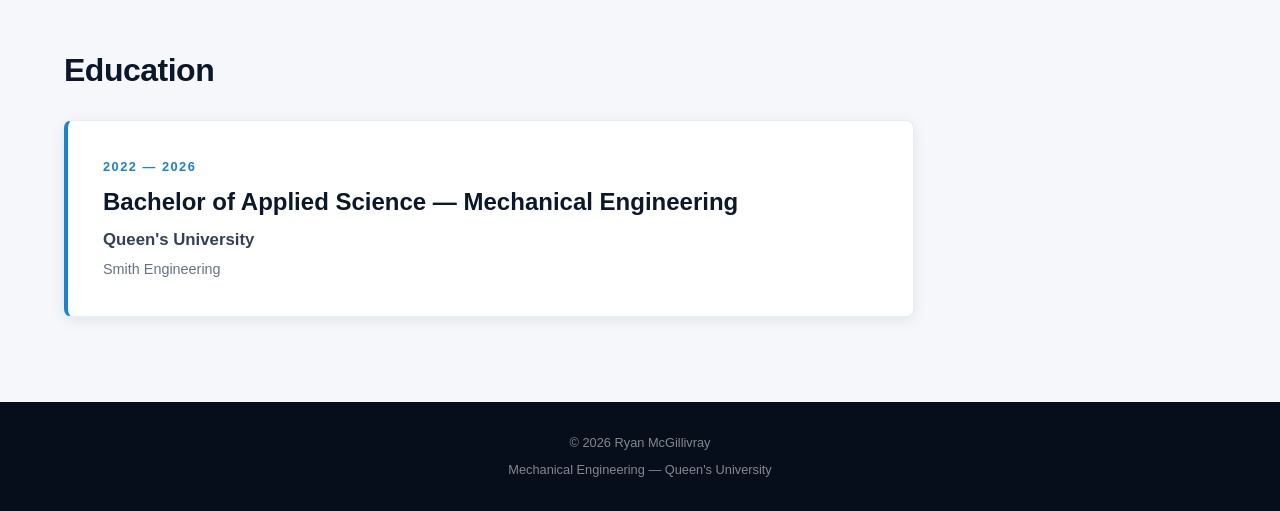
==== commit d47b8a83: "Refine portfolio pages and layouts" ====
--- a/about.html
+++ b/about.html
@@ -27,6 +27,7 @@
             <div class="section-container">
                 <a href="index.html" class="back-home-button">← Back to Home</a>
                 <div class="section-heading">
+                    <p class="eyebrow">ABOUT ME</p>
                     <h2>Beyond Engineering</h2>
                 </div>
 
@@ -39,14 +40,14 @@
                     <div class="expandable-content expandable-interests">
                         <div class="interest-grid">
                             <div class="interest-card"><img src="images/Mountain.JPG" alt="Mountain landscape"><div><h3>Outdoors</h3></div></div>
+                            <div class="interest-card"><img src="images/plane2.jpg" alt="Aircraft and aviation"><div><h3>Aviation</h3></div></div>
+                            <div class="interest-card"><img src="images/CERN.jpg" alt="CERN"><div><h3>Engineering &amp; Science</h3></div></div>
                             <div class="interest-card"><img src="images/Skiing.jpg" alt="Skiing"><div><h3>Skiing</h3></div></div>
+                            <div class="interest-card"><img src="images/Fishing.jpg" alt="Fishing"><div><h3>Fishing</h3></div></div>
+                            <div class="interest-card"><img src="images/Porsche GT3 Cup.jpg" alt="Porsche GT3 Cup race car"><div><h3>Motorsport</h3></div></div>
                             <div class="interest-card"><img src="images/Camping.jpg" alt="Camping"><div><h3>Camping</h3></div></div>
-                            <div class="interest-card"><img src="images/Fishing.jpg" alt="Fishing"><div><h3>Fishing</h3></div></div>
+                            <div class="interest-card"><img src="images/Rugby.jpg" alt="Rugby"><div><h3>Rugby</h3></div></div>
                             <div class="interest-card"><img src="images/photography.JPG" alt="Photography"><div><h3>Photography</h3></div></div>
-                            <div class="interest-card"><img src="images/Porsche GT3 Cup.jpg" alt="Porsche GT3 Cup race car"><div><h3>Motorsport</h3></div></div>
-                            <div class="interest-card"><img src="images/Rugby.jpg" alt="Rugby"><div><h3>Rugby</h3></div></div>
-                            <div class="interest-card"><img src="images/CERN.jpg" alt="CERN"><div><h3>Engineering &amp; Science</h3></div></div>
-                            <div class="interest-card"><img src="images/plane2.jpg" alt="Aircraft and aviation"><div><h3>Aviation</h3></div></div>
                         </div>
                     </div>
                     <label class="expand-toggle-label" for="interests-toggle">
--- a/style.css
+++ b/style.css
@@ -571,8 +571,19 @@
     margin-bottom: 28px;
 }
 
-
-.home-interest-preview,
+.home-preview-section .section-heading > .eyebrow {
+    font-size: 1.1rem;
+}
+
+
+.home-interest-preview {
+    display: grid;
+
+    grid-template-columns: minmax(0, 2fr) minmax(0, 1fr);
+
+    margin-top: 18px;
+}
+
 .home-skills-preview-grid {
     display: grid;
 
@@ -704,9 +715,130 @@
     font-size: 0.85rem;
 }
 
+.home-about-preview {
+    position: relative;
+
+    max-height: 295px;
+
+    overflow: hidden;
+
+    margin-bottom: 28px;
+}
+
+.home-about-preview::after {
+    content: "";
+
+    position: absolute;
+    right: 0;
+    bottom: 0;
+    left: 0;
+
+    height: 50px;
+
+    background: linear-gradient(
+        to bottom,
+        rgba(245, 247, 250, 0),
+        rgba(245, 247, 250, 0.96)
+    );
+
+    pointer-events: none;
+}
+
+.home-about-preview-layout {
+    display: grid;
+
+    grid-template-columns: minmax(0, 2fr) minmax(0, 1fr);
+
+    gap: 18px;
+}
+
+.home-preview-group-heading {
+    margin-bottom: 10px;
+
+    color: var(--navy);
+
+    font-size: 1rem;
+}
+
+.home-interest-grid,
+.home-award-list {
+    display: grid;
+
+    gap: 18px;
+}
+
+.home-interest-grid {
+    grid-template-columns: repeat(2, minmax(0, 1fr));
+}
+
+.home-award-list {
+    gap: 14px;
+}
+
+.home-about-interest,
+.home-about-award {
+    min-height: 220px;
+
+    overflow: hidden;
+
+    border-radius: 8px;
+
+    background-color: var(--white);
+
+    box-shadow: var(--shadow-small);
+}
+
+.home-about-interest img {
+    width: 100%;
+
+    height: 165px;
+
+    object-fit: cover;
+}
+
+.home-about-interest h3 {
+    padding: 14px 16px;
+
+    color: var(--navy);
+
+    font-size: 1rem;
+}
+
+.home-about-award {
+    min-height: 101px;
+
+    padding: 14px;
+}
+
+.home-about-award span {
+    display: block;
+
+    margin-bottom: 6px;
+
+    color: var(--blue);
+
+    font-size: 0.75rem;
+
+    font-weight: 700;
+}
+
+.home-about-award h3 {
+    margin-bottom: 5px;
+
+    color: var(--navy);
+
+    font-size: 0.85rem;
+}
+
+.home-about-award p {
+    color: var(--gray);
+
+    font-size: 0.8rem;
+}
+
 
 .home-skills-preview-grid {
-    grid-template-columns: repeat(2, 1fr);
+    grid-template-columns: repeat(3, 1fr);
 }
 
 
@@ -746,6 +878,28 @@
 }
 
 
+.home-skills-preview-grid .team-highlight {
+    border-color: var(--navy);
+
+    background-color: var(--navy);
+}
+
+
+.home-skills-preview-grid .team-highlight .eyebrow {
+    color: var(--cyan);
+}
+
+
+.home-skills-preview-grid .team-highlight h3 {
+    color: var(--white);
+}
+
+
+.home-skills-preview-grid .team-highlight p:last-child {
+    color: rgba(255, 255, 255, 0.75);
+}
+
+
 .home-skill-preview {
     display: flex;
 
@@ -835,11 +989,18 @@
 
 
 .career-heading {
-    max-width: 1150px;
+    max-width: var(--max-width);
 }
 
 .career-heading h2 {
-    font-size: clamp(2.1rem, 4.5vw, 3.25rem);
+    font-size: clamp(2rem, 3.4vw, 2.75rem);
+}
+
+
+.career-eyebrow {
+    font-size: 1.2rem;
+
+    font-weight: 800;
 }
 
 
@@ -874,6 +1035,24 @@
 }
 
 
+#experience.featured-work {
+    padding-bottom: 35px;
+}
+
+#skills.home-preview-section {
+    padding-top: 35px;
+
+    padding-bottom: 40px;
+}
+
+
+#about.home-preview-section {
+    padding-top: 40px;
+
+    padding-bottom: 30px;
+}
+
+
 .feature-card {
     display: grid;
 
@@ -1082,6 +1261,20 @@
     font-size: 0.82rem;
 }
 
+.projects-section .project-card {
+    background-color: var(--white);
+
+    border-color: var(--light-gray);
+}
+
+.projects-section .project-card .project-category {
+    font-size: 1rem;
+}
+
+.projects-eyebrow {
+    font-size: 1.1rem;
+}
+
 
 .project-card .project-content h3 {
     font-size: 1.6rem;
@@ -1272,11 +1465,6 @@
     letter-spacing: 1px;
 
     text-transform: uppercase;
-}
-
-
-.career-eyebrow {
-    font-size: 2.5rem;
 }
 
 
@@ -1338,6 +1526,94 @@
     margin: 0;
 }
 
+.formula-gallery-content {
+    grid-template-areas:
+        "bullets primary"
+        "wing primary";
+}
+
+.formula-gallery-content ul {
+    grid-area: bullets;
+}
+
+
+.qadt-gallery-content {
+    grid-template-areas:
+        "bullets primary"
+        "test-field primary";
+}
+
+
+.qadt-gallery-content ul {
+    grid-area: bullets;
+}
+
+.formula-gallery-primary {
+    display: grid;
+
+    grid-area: primary;
+
+    gap: 24px;
+}
+
+.formula-gallery-wing {
+    grid-area: wing;
+
+    align-self: start;
+}
+
+
+.qadt-gallery-primary {
+    grid-area: primary;
+}
+
+
+.qadt-gallery-test-field {
+    grid-area: test-field;
+
+    align-self: start;
+}
+
+.formula-gallery-primary img,
+.formula-gallery-wing img {
+    width: 100%;
+
+    height: auto;
+
+    border-radius: 8px;
+
+    opacity: 1;
+
+    transition: var(--transition);
+}
+
+.formula-gallery-primary img:hover,
+.formula-gallery-wing img:hover {
+    transform: scale(1.02);
+}
+
+
+.qadt-gallery-test-field img {
+    width: 100%;
+
+    height: auto;
+
+    display: block;
+
+    border-radius: 8px;
+
+    cursor: zoom-in;
+
+    transition: var(--transition);
+}
+
+
+.qadt-gallery-test-field img:hover {
+    opacity: 1;
+
+    transform: scale(1.02);
+}
+
 
 .team-gallery .expand-toggle-label {
     margin: 16px 35px 30px;
@@ -1602,6 +1878,22 @@
     object-fit: contain;
 }
 
+.project-supporting-gallery.robotic-arm-gallery {
+    grid-template-columns: repeat(2, minmax(0, 1fr));
+}
+
+.project-supporting-gallery.gondola-gallery {
+    grid-template-columns: repeat(2, minmax(0, 1fr));
+
+    gap: 18px;
+}
+
+.project-supporting-gallery.gondola-gallery .gondola-design-iterations {
+    grid-column: 1 / -1;
+
+    height: 240px;
+}
+
 
 .project-more-image img,
 .career-more-image img {
@@ -1699,6 +1991,7 @@
 }
 
 
+
 .skills-grid {
     display: grid;
 
@@ -1770,41 +2063,6 @@
     border-radius: 50%;
 
     background-color: var(--blue);
-}
-
-
-.skills-card .skill-group {
-    grid-column: 1 / -1;
-
-    font-weight: 700;
-}
-
-
-.skills-card .skill-group > ul {
-    display: flex;
-
-    flex-wrap: wrap;
-
-    gap: 8px 18px;
-
-    margin: 10px 0 0;
-
-    padding: 0;
-}
-
-
-.skills-card .skill-group > ul li {
-    padding-left: 15px;
-
-    font-weight: 400;
-}
-
-
-.skills-card .skill-group > ul li::before {
-    top: 9px;
-
-    width: 5px;
-    height: 5px;
 }
 
 
@@ -1859,6 +2117,13 @@
 
 .team-contribution {
     padding: 85px 0;
+}
+
+
+.expertise-page .skills-section,
+.expertise-page .team-contribution,
+.expertise-page .strengths-section {
+    padding: 45px 0;
 }
 
 
@@ -2300,6 +2565,11 @@
 }
 
 
+#contact.contact-section {
+    padding-top: 35px;
+}
+
+
 .contact-section .section-container {
     max-width: 800px;
 }
@@ -2511,6 +2781,7 @@
 ========================================================= */
 
 @media (max-width: 1000px) {
+
 
     .nav-container {
         flex-direction: column;
@@ -2671,7 +2942,8 @@
 
     .home-interest-preview,
     .home-skills-preview-grid,
-    .home-awards-preview {
+    .home-awards-preview,
+    .home-about-preview-layout {
         grid-template-columns: 1fr;
     }
 
@@ -2743,6 +3015,21 @@
         grid-template-columns: 1fr;
 
         gap: 0;
+    }
+
+    .formula-gallery-content {
+        grid-template-areas:
+            "bullets"
+            "primary"
+            "wing";
+    }
+
+
+    .qadt-gallery-content {
+        grid-template-areas:
+            "bullets"
+            "primary"
+            "test-field";
     }
 
 
